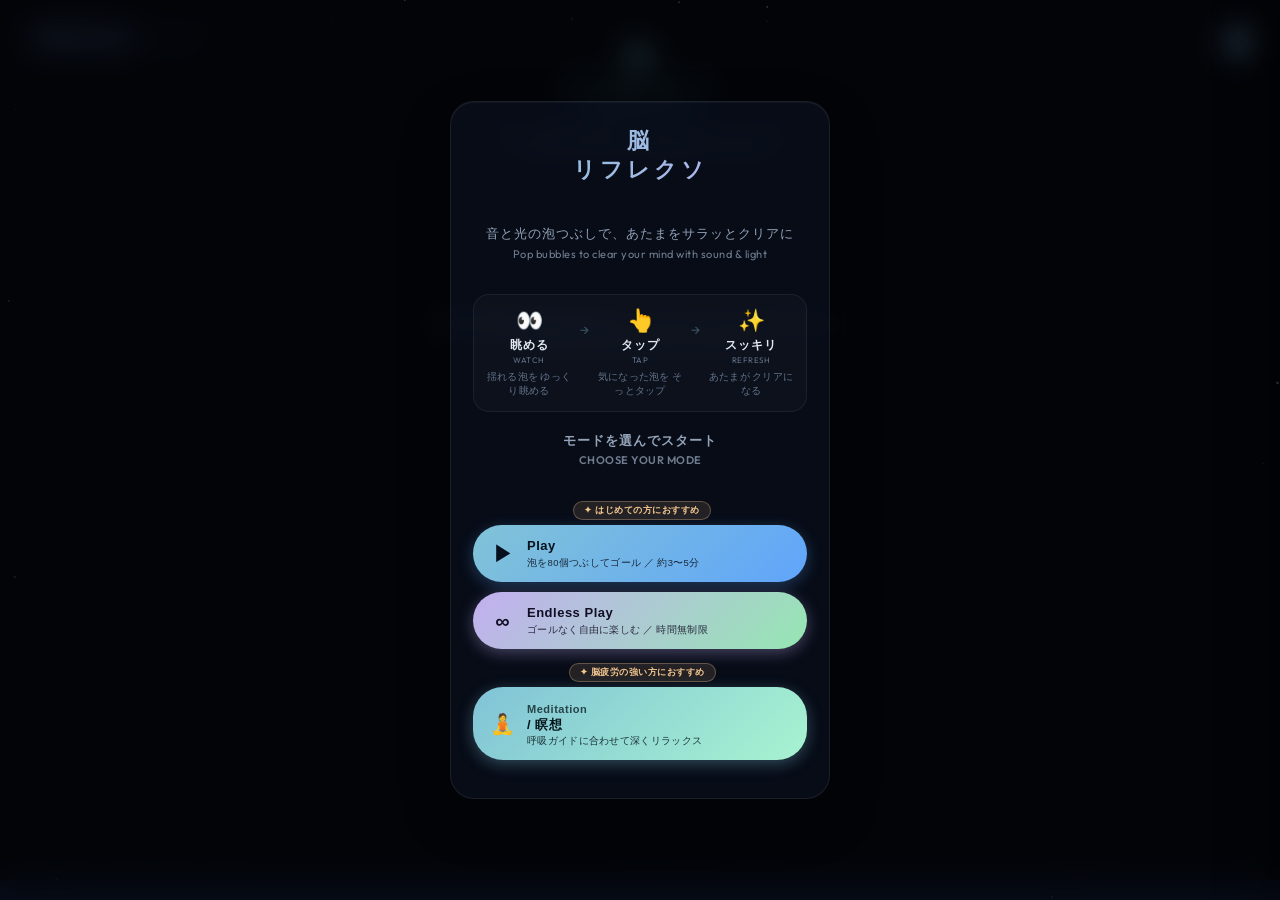
==== index.html @ f3c94cd1 "Unify ambient and solfeggio into one volume slider. Keep the previous default mix ratio so one contr" ====
<!DOCTYPE html>
<html lang="ja">
<head>
    <meta charset="UTF-8">
    <meta name="viewport" content="width=device-width, initial-scale=1.0, maximum-scale=1.0, user-scalable=no">
    <title>脳リフレクソ - 音と光の泡つぶし / Brain Reflexo - Sound & Light Bubble Pop</title>
    <meta name="description" content="フワーと包み込む音と、ピチョンと弾ける泡。考えすぎのあたまをサラッとクリアにする脳疲労リセット空間。 / A relaxing space to clear your mind with soothing sounds and popping bubbles.">
    <link rel="preconnect" href="https://fonts.googleapis.com">
    <link rel="preconnect" href="https://fonts.gstatic.com" crossorigin>
    <link href="https://fonts.googleapis.com/css2?family=Outfit:wght@300;400;600;800&family=Plus+Jakarta+Sans:wght@400;600;700&display=swap" rel="stylesheet">
    <link rel="stylesheet" href="style.css?v=4.5">
</head>
<body class="theme-starry">
    <!-- 背景全体を覆うマインドシャワー＆泡Canvas -->
    <canvas id="shower-canvas"></canvas>

    <!-- UIオーバーレイ -->
    <div class="app-container">
        <!-- ヘッダー -->
        <header class="app-header">
            <h1 class="logo"><span class="ja-text">脳<br><span>リフレクソ</span></span><span class="logo-en">Brain Reflexo</span></h1>
            <p class="subtitle"><span class="ja-text">ピチョンと弾ける音と光で、あたまをサラッとクリアに</span><br class="lang-divider"><span class="en-text">Clear your mind with soothing popping sounds and light</span></p>
        </header>
        <!-- ガイドテキスト（初回のみ表示） -->
        <p class="guide-text" id="guide-text"><span class="ja-text">揺れる球をながめながらゆっくりとタップしてみてください</span><br class="lang-divider"><span class="en-text">Gently tap while watching the swaying spheres</span></p>
    </div>

    <!-- いつでもゲームを終了できるボタン -->
    <div class="game-actions">
        <button id="btn-quit-active" class="btn-quit">終了する / Quit</button>
        <span id="play-mode-badge" class="play-mode-badge"></span>
    </div>

    <!-- 設定ボタン (歯車) -->
    <button id="btn-settings" class="btn-settings" aria-label="設定 / Settings">⚙️</button>

    <!-- 設定パネル (スライドイン) -->
    <div id="settings-panel" class="settings-panel">
        <div class="settings-content">
            <button id="btn-settings-close" class="btn-settings-close" aria-label="閉じる / Close">&times;</button>
            <h3><span class="ja-text">設定</span><span class="lang-divider"> / </span><span class="en-text">Settings</span></h3>
            
            <div class="setting-item toggle-item night-mode-item" style="border-top: none; padding-top: 0; margin-top: 0;">
                <span class="setting-label"><span class="ja-text">ナイトモード</span><span class="lang-divider"> / </span><span class="en-text">Night Mode</span></span>
                <label class="switch">
                    <input type="checkbox" id="chk-night-mode">
                    <span class="switch-slider"></span>
                </label>
            </div>

            <div class="setting-item lang-mode-item">
                <div class="setting-label"><span class="ja-text">言語表示</span><span class="lang-divider"> / </span><span class="en-text">Language</span></div>
                <div class="options-grid lang-options-grid" id="lang-options">
                    <button class="btn-option active" data-lang="bilingual" id="lang-btn-bilingual">Bilingual<span class="ja-text en-sub">二ヶ国語</span></button>
                    <button class="btn-option" data-lang="ja" id="lang-btn-ja"><span class="ja-text">日本語</span><span class="en-sub">Japanese</span></button>
                    <button class="btn-option" data-lang="en" id="lang-btn-en"><span class="en-text">English</span><span class="ja-text en-sub">英語</span></button>
                </div>
            </div>

            <div class="setting-item pop-effect-item">
                <div class="setting-label"><span class="ja-text">ポップエフェクト</span><span class="lang-divider"> / </span><span class="en-text">Pop Effect</span></div>
                <div class="options-grid" id="pop-effect-options">
                    <button class="btn-option active" data-effect="praise"><span class="ja-text">快感コメント</span><span class="en-sub">Praise</span></button>
                    <button class="btn-option" data-effect="reset"><span class="ja-text">やわらかコメント</span><span class="en-sub">Reset Word</span></button>
                    <button class="btn-option" data-effect="pattern"><span class="ja-text">光の紋様</span><span class="en-sub">Pattern</span></button>
                    <button class="btn-option" data-effect="none"><span class="ja-text">非表示</span><span class="en-sub">None</span></button>
                </div>
            </div>

            <div class="setting-item toggle-item breath-guide-item">
                <span class="setting-label"><span class="ja-text">呼吸ガイド</span><span class="lang-divider"> / </span><span class="en-text">Breath Guide</span></span>
                <label class="switch">
                    <input type="checkbox" id="chk-breath">
                    <span class="switch-slider"></span>
                </label>
            </div>

            <div class="setting-item" id="breath-pattern-container">
                <div class="setting-label"><span class="ja-text">呼吸パターン</span><span class="lang-divider"> / </span><span class="en-text">Breath Pattern</span></div>
                <div class="options-grid" id="breath-pattern-options">
                    <button class="btn-option active" data-pattern="coherent"><span class="ja-text">コヒーレント</span><span class="en-sub">Coherent</span></button>
                    <button class="btn-option" data-pattern="478"><span class="ja-text">4-7-8呼吸</span><span class="en-sub">4-7-8</span></button>
                    <button class="btn-option" data-pattern="box"><span class="ja-text">ボックス</span><span class="en-sub">Box</span></button>
                </div>
                <div id="breath-pattern-desc" style="font-size: 10px; color: #94a3b8; line-height: 1.4; margin-top: 6px; padding: 8px; background: rgba(255,255,255,0.02); border-radius: 8px;">
                    <!-- JavaScriptで切り替わる説明 -->
                </div>
            </div>

            <div class="setting-item">
                <div class="setting-label"><span class="ja-text">テーマ選択</span><span class="lang-divider"> / </span><span class="en-text">Visual Theme</span></div>
                <div class="options-grid" id="theme-options">
                    <button class="btn-option active" data-theme="starry"><span class="ja-text">星空空間</span><span class="en-sub">Starry</span></button>
                    <button class="btn-option" data-theme="ocean"><span class="ja-text">深海空間</span><span class="en-sub">Ocean</span></button>
                    <button class="btn-option" data-theme="aurora"><span class="ja-text">極光空間</span><span class="en-sub">Aurora</span></button>
                    <button class="btn-option" data-theme="sakura"><span class="ja-text">桜風空間</span><span class="en-sub">Sakura</span></button>
                </div>
            </div>
            
            <div class="setting-item">
                <div class="setting-label"><span class="ja-text">環境音 音量</span><span class="lang-divider"> / </span><span class="en-text">Ambient Vol</span></div>
                <div class="slider-container">
                    <input type="range" id="slider-vol-bgm" min="0" max="1" step="0.05" value="0.35">
                    <span id="label-vol-bgm">35%</span>
                </div>
            </div>

            <div class="setting-item">
                <div class="setting-label"><span class="ja-text">効果音 (SE) 音量</span><span class="lang-divider"> / </span><span class="en-text">SE Vol</span></div>
                <div class="slider-container">
                    <input type="range" id="slider-vol-se" min="0" max="1" step="0.05" value="0.50">
                    <span id="label-vol-se">50%</span>
                </div>
            </div>

            <!-- 音が鳴らない場合の案内リンク -->
            <button id="btn-sound-guide-open" style="background: none; border: none; color: #81c3d7; font-size: 10px; text-decoration: underline; cursor: pointer; text-align: left; align-self: flex-start; margin-top: -16px; margin-bottom: 8px;">
                <span class="ja-text">🔊 音が鳴らないときは</span><span class="lang-divider"> / </span><span class="en-text">🔊 If there is no sound</span>
            </button>

            <div class="setting-item toggle-item">
                <span class="setting-label"><span class="ja-text">ジャイロ視差効果</span><span class="lang-divider"> / </span><span class="en-text">Parallax</span></span>
                <label class="switch">
                    <input type="checkbox" id="chk-gyro" checked>
                    <span class="switch-slider"></span>
                </label>
            </div>

            <div class="setting-item toggle-item">
                <span class="setting-label"><span class="ja-text">振動フィードバック</span><span class="lang-divider"> / </span><span class="en-text">Haptics</span></span>
                <label class="switch">
                    <input type="checkbox" id="chk-haptic" checked>
                    <span class="switch-slider"></span>
                </label>
            </div>
        </div>
    </div>

    <!-- 呼吸ガイド (Zen Breath Guide) -->
    <div id="breath-guide" class="breath-guide">
        <div class="breath-ring"></div>
        <div class="breath-ring-inner"></div>
        <div class="breath-text" id="breath-text">ゆっくり呼吸を合わせましょう<br><span class="en-sub">Gently match your breath</span></div>
    </div>

    <!-- コンボ表示 -->
    <div class="combo-display" id="combo-display"></div>

    <!-- リフレッシュゲージ（画面下部のバー） -->
    <div class="refresh-gauge" id="refresh-gauge">
        <div class="refresh-gauge-fill" id="refresh-gauge-fill"></div>
        <span class="refresh-gauge-label" id="refresh-gauge-label"></span>
    </div>

    <!-- スタート選択画面 -->
    <div id="start-overlay" class="overlay active">
        <div class="overlay-content start-overlay-content">

            <!-- タイトル -->
            <h2 class="start-title"><span class="ja-text">脳<br>リフレクソ</span><span class="en-text">Brain Reflexo</span></h2>
            <p class="start-subtitle"><span class="ja-text">音と光の泡つぶしで、あたまをサラッとクリアに</span><br class="lang-divider"><span class="en-text">Pop bubbles to clear your mind with sound &amp; light</span></p>

            <!-- はじめての方向け 3ステップガイド -->
            <div class="how-to-guide">
                <div class="how-to-step">
                    <div class="how-to-icon">👀</div>
                    <div class="how-to-label"><span class="ja-text">眺める</span><span class="en-sub">Watch</span></div>
                    <div class="how-to-desc">揺れる泡を<br>ゆっくり眺める</div>
                </div>
                <div class="how-to-arrow">→</div>
                <div class="how-to-step">
                    <div class="how-to-icon">👆</div>
                    <div class="how-to-label"><span class="ja-text">タップ</span><span class="en-sub">Tap</span></div>
                    <div class="how-to-desc">気になった泡を<br>そっとタップ</div>
                </div>
                <div class="how-to-arrow">→</div>
                <div class="how-to-step">
                    <div class="how-to-icon">✨</div>
                    <div class="how-to-label"><span class="ja-text">スッキリ</span><span class="en-sub">Refresh</span></div>
                    <div class="how-to-desc">あたまが<br>クリアになる</div>
                </div>
            </div>

            <!-- モード選択ラベル -->
            <p class="mode-select-label"><span class="ja-text">モードを選んでスタート</span><br class="lang-divider"><span class="en-text">Choose your mode</span></p>

            <!-- Play ボタン（初めての方おすすめ） -->
            <div class="mode-card" id="mode-card-normal">
                <span class="mode-badge">✦ はじめての方におすすめ</span>
                <button id="btn-play-normal" class="btn-primary btn-mode">
                    <span class="btn-mode-icon">▶</span>
                    <span class="btn-mode-body">
                        <span class="btn-mode-title">Play</span>
                        <span class="btn-mode-detail">泡を80個つぶしてゴール ／ 約3〜5分</span>
                    </span>
                </button>
            </div>

            <!-- Endless Play ボタン -->
            <div class="mode-card" id="mode-card-infinite">
                <button id="btn-play-infinite" class="btn-primary btn-infinite btn-mode">
                    <span class="btn-mode-icon">∞</span>
                    <span class="btn-mode-body">
                        <span class="btn-mode-title">Endless Play</span>
                        <span class="btn-mode-detail">ゴールなく自由に楽しむ ／ 時間無制限</span>
                    </span>
                </button>
            </div>

            <!-- Meditation ボタン -->
            <div class="mode-card" id="mode-card-meditation">
                <span class="mode-badge">✦ 脳疲労の強い方におすすめ</span>
                <button id="btn-play-meditation" class="btn-primary btn-meditation btn-mode">
                    <span class="btn-mode-icon">🧘</span>
                    <span class="btn-mode-body">
                        <span class="btn-mode-title"><span class="en-text">Meditation</span><span class="lang-divider"> / </span><span class="ja-text">瞑想</span></span>
                        <span class="btn-mode-detail">呼吸ガイドに合わせて深くリラックス</span>
                    </span>
                </button>
            </div>

        </div>
    </div>

    <!-- リフレッシュ完了画面 -->
    <div id="gameover-overlay" class="overlay">
        <div class="overlay-content">
            <h2>REFRESH COMPLETE</h2>
            <p><span class="ja-text">脳が心地よくリフレッシュされました</span><br class="lang-divider"><span class="en-text">Your mind has been pleasantly refreshed</span></p>
            
            <!-- 統計レポート -->
            <div class="relax-report" id="relax-report">
                <div class="report-row">
                    <span class="report-label"><span class="ja-text">リフレッシュ時間</span><span class="lang-divider"> / </span><span class="en-text">Time</span></span>
                    <strong id="report-time" class="report-val">0s</strong>
                </div>
                <div class="report-row">
                    <span class="report-label"><span class="ja-text">弾けた泡</span><span class="lang-divider"> / </span><span class="en-text">Bubbles Popped</span></span>
                    <strong id="report-pops" class="report-val">0</strong>
                </div>
                <div class="report-row">
                    <span class="report-label"><span class="ja-text">最大コンボ</span><span class="lang-divider"> / </span><span class="en-text">Max Combo</span></span>
                    <strong id="report-combo" class="report-val">0</strong>
                </div>
                <div class="report-msg" id="report-msg">
                    あたまがサラッとクリアになりました。
                </div>
            </div>
            
            <button id="btn-restart" class="btn-primary"><span class="ja-text">もう一度あたまをクリアに</span><span class="lang-divider"> / </span><span class="en-text">Restart</span></button>
        </div>
    </div>

    <!-- ジャイロ許可説明ダイアログ -->
    <div id="gyro-confirm-dialog" class="overlay">
        <div class="overlay-content" style="max-width: 380px;">
            <h3 style="font-size: 16px; font-weight: 800; letter-spacing: 2px; color: #e2e8f0; margin-bottom: 12px;"><span class="ja-text">ジャイロセンサーの有効化</span><span class="en-text">Enable Gyroscope Sensor</span><br><span style="font-size: 10px; color: #94a3b8; font-weight: 400; letter-spacing: 1px; text-transform: uppercase;">Gyroscope Parallax Effect</span></h3>
            <p style="margin-top: 10px; margin-bottom: 20px; font-size: 12px; line-height: 1.6; color: #cbd5e1; text-align: left;">
                <span class="ja-text">スマートフォンの傾きに合わせて泡が心地よく揺れる「視差効果」を使用しますか？</span>
                <span class="en-text" style="font-size: 11px; margin-top: 4px; display: block; color: #cbd5e1; line-height: 1.5;">
                    Would you like to enable the parallax effect where bubbles sway with your phone's tilt? (You can still play without allowing it)
                </span>
            </p>
            <div style="display: flex; gap: 12px;">
                <button id="btn-gyro-deny" class="btn-primary" style="background: rgba(255,255,255,0.08); border: 1px solid rgba(255,255,255,0.1); color: #cbd5e1; box-shadow: none;">
                    <span class="ja-text">使わない</span><span class="en-text">No</span>
                </button>
                <button id="btn-gyro-allow" class="btn-primary">
                    <span class="ja-text">使う</span><span class="en-text">Yes</span>
                </button>
            </div>
        </div>
    </div>

    <!-- 音声トラブルシューティングダイアログ -->
    <div id="sound-guide-dialog" class="overlay">
        <div class="overlay-content" style="max-width: 380px; text-align: left;">
            <h3 style="text-align: center; margin-bottom: 15px; font-size: 16px; font-weight: 800; letter-spacing: 2px;"><span class="ja-text">音が鳴らない場合</span><span class="lang-divider"> / </span><span class="en-text">Sound Help</span></h3>
            <div style="font-size: 11.5px; line-height: 1.6; color: #cbd5e1; display: flex; flex-direction: column; gap: 14px;">
                <div>
                    <strong style="color: #81c3d7; display: block; margin-bottom: 2px;"><span class="ja-text">1. 消音（マナー）モードの解除 (iOS)</span><span class="en-text">1. Unmute Silent Mode (iOS)</span></strong>
                    <span class="ja-text">iPhoneなどの側面の消音スイッチがONになっていると、Web Audioが消音されます。スイッチをOFF（オレンジ色が見えない状態）にしてください。</span>
                    <span class="en-text" style="font-size: 9.5px; display: block; color: #94a3b8; line-height: 1.4;">Check if your device's physical silent switch is turned ON. Turn it OFF to play sound.</span>
                </div>
                <div>
                    <strong style="color: #81c3d7; display: block; margin-bottom: 2px;"><span class="ja-text">2. 端末本体・ブラウザの音量確認</span><span class="en-text">2. Check Device &amp; Browser Volume</span></strong>
                    <span class="ja-text">スマートフォンの本体音量が下がっていないか、またブラウザの音量設定や本設定の音量スライダーが0になっていないかご確認ください。</span>
                    <span class="en-text" style="font-size: 9.5px; display: block; color: #94a3b8; line-height: 1.4;">Make sure your device volume is turned up and BGM/SE volume is not 0%.</span>
                </div>
                <div>
                    <strong style="color: #81c3d7; display: block; margin-bottom: 2px;"><span class="ja-text">3. ページの再読み込み</span><span class="en-text">3. Reload the Page</span></strong>
                    <span class="ja-text">ブラウザの仕様により音声処理が一時的にブロックされる場合があります。その場合はページを再読み込み（リロード）してください。</span>
                    <span class="en-text" style="font-size: 9.5px; display: block; color: #94a3b8; line-height: 1.4;">If the issue persists, try reloading the page to re-initialize audio.</span>
                </div>
            </div>
            <button id="btn-sound-guide-close" class="btn-primary" style="margin-top: 20px;"><span class="ja-text">閉じる</span><span class="lang-divider"> / </span><span class="en-text">Close</span></button>
        </div>
    </div>

    <script src="app.js?v=4.6"></script>
    <!-- iPhone: Filesアプリでは同階層の app.js / style.css を読めないため、未読込時に案内を出す -->
    <script>
        (function () {
            function showIphoneZipHelp() {
                if (window.__BRAIN_REFLEXO_OK) return;
                if (document.getElementById('iphone-zip-help')) return;
                var el = document.createElement('div');
                el.id = 'iphone-zip-help';
                el.setAttribute('role', 'alert');
                el.style.cssText = 'position:fixed;inset:0;z-index:999999;display:flex;align-items:center;justify-content:center;padding:24px;background:#0b1220;color:#e2e8f0;font-family:-apple-system,BlinkMacSystemFont,sans-serif;';
                el.innerHTML = ''
                    + '<div style="max-width:360px;width:100%;background:rgba(255,255,255,0.06);border:1px solid rgba(255,255,255,0.12);border-radius:16px;padding:22px 20px;line-height:1.55;">'
                    + '<div style="font-size:15px;font-weight:700;margin-bottom:10px;letter-spacing:0.02em;">iPhoneではこのファイルでは開始できません</div>'
                    + '<p style="font-size:13px;color:#cbd5e1;margin:0 0 12px;">Zipの中の <strong style="color:#7dd3fc;">Brain_Reflexo.html</strong> を開いてください（1ファイルにまとめた版です）。</p>'
                    + '<ol style="font-size:12px;color:#94a3b8;margin:0 0 14px;padding-left:1.2em;">'
                    + '<li style="margin-bottom:6px;">ファイルアプリで Zip を解凍</li>'
                    + '<li style="margin-bottom:6px;"><strong style="color:#e2e8f0;">Brain_Reflexo.html</strong> を長押し → 共有</li>'
                    + '<li style="margin-bottom:6px;">「Safariで開く」を選ぶ（プレビューだけだと動かない場合があります）</li>'
                    + '<li>Safariが出ないときは <strong style="color:#7dd3fc;">Web版URL</strong> がいちばん確実です</li>'
                    + '</ol>'
                    + '<p style="font-size:11px;color:#64748b;margin:0;">PC・Android はそのまま index.html でOKです。<br>Web版: https://yosie-lab.github.io/brain-reflexo/</p>'
                    + '</div>';
                document.body.appendChild(el);
            }
            window.addEventListener('load', function () {
                setTimeout(showIphoneZipHelp, 800);
            });
            setTimeout(showIphoneZipHelp, 2500);
        })();
    </script>
</body>
</html>
---- style.css ----
/* =============================================================
   1. 基本設定・ベーススタイル
   ============================================================= */
* {
    box-sizing: border-box;
    margin: 0;
    padding: 0;
    user-select: none;
    -webkit-user-select: none;
    touch-action: none; /* 全ての要素でダブルタップズームやピンチズーム、スワイプスクロールを防止 */
}

/* スクロールが必要なUIパーツはタッチ操作でのスクロール（縦方向）を許可 */
.overlay,
.overlay *,
.settings-panel,
.settings-panel * {
    touch-action: pan-y;
}

body, html {
    width: 100%;
    height: 100%;
    height: 100dvh; /* モバイルブラウザのツールバーによるはみ出しを防ぐ */
    overflow: hidden;
    background-color: #050811; /* フォールバック用の暗い背景色 */
    background: radial-gradient(circle at 50% 30%, #0b1528 0%, #050811 60%, #010205 100%);
    font-family: 'Outfit', 'Plus Jakarta Sans', 'Hiragino Kaku Gothic ProN', sans-serif;
    color: #f8fafc;
    touch-action: none; /* ダブルタップズームやピンチズーム、スクロールによるレイアウト崩れを防ぐ */
}

/* 背景Canvas */
#shower-canvas {
    position: absolute;
    top: 0;
    left: 0;
    width: 100%;
    height: 100%;
    z-index: 1;
    touch-action: none; /* キャンバス上での迅速なタップ操作による意図しないズームを防ぐ */
    image-rendering: auto;
    /* 独自レイヤー化して、負荷時の合成ぼかしを抑える */
    transform: translateZ(0);
    -webkit-transform: translateZ(0);
    isolation: isolate;
}

/* UIコンテナ */
.app-container {
    position: absolute;
    top: 0;
    left: 0;
    width: 100%;
    height: 100%;
    height: 100dvh; /* 動的ビューポートに対応して常に画面内に収める */
    z-index: 10;
    display: flex;
    flex-direction: column;
    justify-content: space-between;
    align-items: center;
    padding: 30px 20px;
    pointer-events: none; /* UIの背後にあるCanvasをクリック可能にする */
}

/* ボタンやリンクなどのインタラクティブ要素はクリック可能にする */
.app-header, .game-actions, .overlay-content {
    pointer-events: auto;
}

/* プレイ中はロゴ領域がタップを奪わない（装飾のみ） */
.app-header {
    pointer-events: none;
}

/* =============================================================
   2. ヘッダーデザイン
   ============================================================= */
.app-header {
    text-align: center;
    margin-top: 10px;
    opacity: 0.85;
    animation: fadeInDown 1.5s ease-out;
}

.logo {
    display: flex;
    flex-direction: column;
    align-items: center;
    font-size: 26px;
    font-weight: 800;
    letter-spacing: 4px;
    color: #e2e8f0;
    text-shadow: 0 0 15px rgba(255, 255, 255, 0.1);
    line-height: 1.25;
    text-align: center;
}

.logo span {
    color: #81c3d7;
    font-weight: 300;
    text-shadow: 0 0 15px rgba(129, 195, 215, 0.3);
}

.logo-en {
    font-size: 10px;
    font-weight: 400;
    letter-spacing: 2px;
    color: #94a3b8;
    margin-top: 4px;
    text-transform: uppercase;
}

.subtitle {
    font-size: 11px;
    font-weight: 400;
    letter-spacing: 1px;
    color: #94a3b8;
    margin-top: 6px;
}

/* =============================================================
   3. ガイドテキスト (パルスアニメーション)
   ============================================================= */
.guide-text {
    position: absolute;
    top: 35%;
    font-size: 13px;
    letter-spacing: 2px;
    color: #94a3b8;
    opacity: 0.8;
    transition: opacity 1.2s ease-out;
    animation: pulse 2.5s infinite ease-in-out;
    text-shadow: 0 2px 10px rgba(0,0,0,0.5);
    text-align: center;
    pointer-events: none;
}

@keyframes pulse {
    0%, 100% { opacity: 0.3; transform: scale(0.98); }
    50% { opacity: 0.8; transform: scale(1.02); }
}

/* =============================================================
   4. ゲームアクション (終了ボタン)
   ============================================================= */
.game-actions {
    position: absolute;
    top: calc(20px + env(safe-area-inset-top));
    left: calc(20px + env(safe-area-inset-left));
    display: flex;
    align-items: center;
    gap: 12px;
    animation: fadeInDown 1.2s ease-out;
    z-index: 50; /* リフレッシュゲージ (20) より上に配置して確実にタップ可能にする */
}

.btn-quit {
    background: rgba(15, 23, 42, 0.35);
    border: 1px solid rgba(255, 255, 255, 0.08);
    color: #94a3b8;
    padding: 10px 20px;
    border-radius: 30px;
    font-size: 11px;
    font-weight: 600;
    letter-spacing: 1px;
    cursor: pointer;
    backdrop-filter: blur(10px);
    -webkit-backdrop-filter: blur(10px);
    transition: all 0.3s ease;
    box-shadow: 0 4px 20px rgba(0,0,0,0.15);
}

.btn-quit:hover {
    background: rgba(255, 255, 255, 0.05);
    border-color: rgba(255, 255, 255, 0.2);
    color: #e2e8f0;
    box-shadow: 0 4px 25px rgba(255, 255, 255, 0.05);
    transform: translateY(-1px);
}

.btn-quit:active {
    transform: translateY(1px);
}

.play-mode-badge {
    background: rgba(15, 23, 42, 0.35);
    border: 1px solid rgba(255, 255, 255, 0.08);
    color: #e2e8f0;
    padding: 8px 16px;
    border-radius: 30px;
    font-size: 11px;
    font-weight: 600;
    letter-spacing: 1px;
    backdrop-filter: blur(10px);
    -webkit-backdrop-filter: blur(10px);
    box-shadow: 0 4px 20px rgba(0,0,0,0.15);
    display: inline-flex;
    align-items: center;
    gap: 6px;
    transition: all 0.3s ease;
}

.play-mode-badge.mode-normal {
    border-color: rgba(129, 195, 215, 0.4);
    color: #81c3d7;
    box-shadow: 0 4px 20px rgba(129, 195, 215, 0.15);
}

.play-mode-badge.mode-infinite {
    border-color: rgba(194, 175, 240, 0.4);
    color: #c2aff0;
    box-shadow: 0 4px 20px rgba(194, 175, 240, 0.15);
}

.play-mode-badge.mode-meditation {
    border-color: rgba(167, 243, 208, 0.4);
    color: #a7f3d0;
    box-shadow: 0 4px 20px rgba(167, 243, 208, 0.15);
}

@media (max-width: 480px) {
    .app-header {
        margin-top: 35px; /* 上部の絶対配置ボタンと重ならないようにヘッダー位置を押し下げる */
    }
    .app-header .subtitle {
        display: none; /* プレイ中のすっきりしたビジュアルとスペース確保のためサブタイトルを非表示にする */
    }
    .logo {
        font-size: 19px;
        letter-spacing: 2px;
    }
    .logo-en {
        font-size: 8px;
        margin-top: 2px;
    }
    .game-actions {
        top: calc(10px + env(safe-area-inset-top));
        left: calc(12px + env(safe-area-inset-left));
        gap: 6px;
    }
    .btn-quit {
        padding: 6px 12px;
        font-size: 9px;
    }
    .play-mode-badge {
        padding: 5px 10px;
        font-size: 9px;
    }
    .btn-settings {
        top: calc(10px + env(safe-area-inset-top));
        right: calc(12px + env(safe-area-inset-right));
        width: 32px;
        height: 32px;
        font-size: 14px;
    }
}

/* =============================================================
   5. コンボ表示 (拡大＆フェードアウト)
   ============================================================= */
.combo-display {
    position: absolute;
    top: 48%;
    left: 50%;
    transform: translate(-50%, -50%) scale(0);
    display: flex;
    flex-direction: column;
    align-items: center;
    justify-content: center;
    font-family: 'Outfit', 'Plus Jakarta Sans', 'Hiragino Kaku Gothic ProN', sans-serif;
    color: #81c3d7;
    text-shadow: 0 0 30px rgba(129, 195, 215, 0.6), 0 0 60px rgba(129, 195, 215, 0.2);
    opacity: 0;
    pointer-events: none;
    z-index: 5;
    white-space: nowrap;
    transition: color 0.3s ease, text-shadow 0.3s ease;
    width: 90%;
    text-align: center;
}

.combo-jp {
    font-size: 24px;
    font-weight: 800;
    line-height: 1.1;
    transition: font-size 0.3s ease;
}

.combo-en {
    font-size: 12px;
    font-weight: 600;
    letter-spacing: 2px;
    opacity: 0.8;
    text-transform: uppercase;
    margin-top: 4px;
    line-height: 1.1;
    transition: font-size 0.3s ease, opacity 0.3s ease;
}

/* 10タップごとの超・褒める言葉用の特別スタイル */
.combo-display.special {
    color: #ff79b0; /* 鮮やかなピンク */
    text-shadow: 0 0 20px #ff2a85, 0 0 40px #ff7da9, 0 0 80px rgba(255, 42, 133, 0.4);
}

.combo-display.special .combo-jp,
.combo-display.special .combo-en {
    color: #ff79b0; /* 日本語・英語ともに確実にピンクにする */
    text-shadow: 0 0 20px #ff2a85, 0 0 40px #ff7da9, 0 0 80px rgba(255, 42, 133, 0.4);
}

.combo-display.special .combo-en {
    opacity: 0.95;
    letter-spacing: 3px;
}

/* モバイル画面でのコンボテキスト表示切れ防止 */
@media (max-width: 600px) {
    .combo-jp {
        font-size: 3.8vw;
    }
    .combo-en {
        font-size: 2.4vw;
        letter-spacing: 1.8px;
    }
    .combo-display.special .combo-en {
        letter-spacing: 2.2px;
    }
}

.combo-display.show {
    animation: comboPop 1.2s cubic-bezier(0.175, 0.885, 0.32, 1.275) forwards;
}

.combo-display.special.show {
    animation: comboPop 1.8s cubic-bezier(0.175, 0.885, 0.32, 1.275) forwards;
}

@keyframes comboPop {
    0% {
        transform: translate(-50%, -50%) scale(0.6);
        opacity: 0;
    }
    15% {
        transform: translate(-50%, -50%) scale(1.15);
        opacity: 0.95;
    }
    30% {
        transform: translate(-50%, -50%) scale(1.0);
        opacity: 0.9;
    }
    100% {
        transform: translate(-50%, -50%) scale(1.3);
        opacity: 0;
    }
}

/* =============================================================
   6. リフレッシュゲージ (プログレスバー)
   ============================================================= */
.refresh-gauge {
    position: absolute;
    bottom: 0;
    left: 0;
    width: 100%;
    height: calc(20px + env(safe-area-inset-bottom));
    background: rgba(15, 23, 42, 0.6);
    backdrop-filter: blur(10px);
    -webkit-backdrop-filter: blur(10px);
    z-index: 20;
    overflow: visible;
}

.refresh-gauge-fill {
    width: 0%;
    height: 20px; /* セーフエリアの上部のバー領域のみを塗る */
    background: linear-gradient(90deg, #8da9c4, #81c3d7, #96e6b3, #c2aff0);
    box-shadow: 0 0 12px rgba(129, 195, 215, 0.7);
    transition: width 0.4s cubic-bezier(0.25, 0.46, 0.45, 0.94);
}

.refresh-gauge-label {
    position: absolute;
    top: 10px; /* セーフエリアに依らずバーの縦中央に配置 */
    transform: translateY(-50%);
    right: calc(20px + env(safe-area-inset-right));
    font-size: 10px;
    font-weight: 800;
    color: #ffffff;
    letter-spacing: 1px;
    opacity: 0;
    transition: opacity 0.5s ease;
    text-shadow: 0 1px 3px rgba(0, 0, 0, 0.6);
    z-index: 25;
}

.refresh-gauge-label.visible {
    opacity: 0.85;
}

/* =============================================================
   7. リフレッシュ完了オーバーレイ (グラスモーフィズム)
   ============================================================= */
.overlay {
    position: fixed;
    top: 0;
    left: 0;
    width: 100%;
    height: 100%;
    height: 100dvh;
    background: rgba(6, 9, 19, 0.45);
    backdrop-filter: blur(15px);
    -webkit-backdrop-filter: blur(15px);
    z-index: 100;
    display: flex;
    flex-direction: column;
    align-items: center;
    overflow-y: auto;
    -webkit-overflow-scrolling: touch;
    padding: 20px 0 max(20px, env(safe-area-inset-bottom));
    opacity: 0;
    pointer-events: none;
    visibility: hidden;
    transition: opacity 1.0s cubic-bezier(0.25, 1, 0.5, 1), visibility 1.0s cubic-bezier(0.25, 1, 0.5, 1);
    /* iOS Safari レンダリングバグ対策: ハードウェアアクセラレーションを強制 */
    will-change: opacity, visibility;
    -webkit-transform: translate3d(0, 0, 0);
    transform: translate3d(0, 0, 0);
}

.overlay::before,
.overlay::after {
    content: '';
    margin: auto;
}

.overlay.active {
    opacity: 1;
    pointer-events: auto;
    visibility: visible;
}

.overlay-content {
    background: rgba(15, 23, 42, 0.45);
    border: 1px solid rgba(255, 255, 255, 0.08);
    box-shadow: 0 20px 50px rgba(0, 0, 0, 0.3), inset 0 1px 1px rgba(255, 255, 255, 0.05);
    padding: 40px 30px;
    border-radius: 24px;
    text-align: center;
    width: 88%;
    max-width: 360px;
    transform: translateY(20px);
    transition: transform 1.0s cubic-bezier(0.25, 1, 0.5, 1);
    /* iOS Safari レンダリングバグ対策 */
    will-change: transform;
    -webkit-transform: translate3d(0, 20px, 0);
    transform: translate3d(0, 20px, 0);
}

.overlay.active .overlay-content {
    -webkit-transform: translate3d(0, 0, 0);
    transform: translate3d(0, 0, 0);
}

.overlay-content h2 {
    font-size: 20px;
    font-weight: 800;
    letter-spacing: 4px;
    color: #e2e8f0;
    margin-bottom: 12px;
    text-shadow: 0 0 20px rgba(255,255,255,0.1);
}

.overlay-content p {
    font-size: 13px;
    color: #94a3b8;
    margin-bottom: 30px;
    letter-spacing: 1px;
}

.btn-primary {
    background: linear-gradient(135deg, #81c3d7, #60a5fa);
    border: none;
    color: #07111e; /* 視認性を大幅に高めるためのディープネイビー */
    padding: 12px 20px;
    border-radius: 30px;
    font-size: 11px;
    font-weight: 700;
    letter-spacing: 1px;
    cursor: pointer;
    box-shadow: 0 4px 15px rgba(96, 165, 250, 0.3);
    transition: all 0.3s ease;
    width: 100%;
}

.en-text {
    display: block;
    font-size: 0.85em;
    opacity: 0.75;
    margin-top: 3px;
    letter-spacing: 0.5px;
}

.btn-primary:hover {
    transform: translateY(-2px);
    box-shadow: 0 6px 20px rgba(96, 165, 250, 0.45);
    filter: brightness(1.05);
}

.btn-primary:active {
    transform: translateY(1px);
}

/* フェードインアニメーション */
@keyframes fadeInDown {
    from { opacity: 0; transform: translateY(-15px); }
    to { opacity: 0.85; transform: translateY(0); }
}

@keyframes fadeInUp {
    from { opacity: 0; transform: translateY(15px); }
    to { opacity: 1; transform: translateY(0); }
}

/* =============================================================
   8. モード選択ボタン (Endless Play)
   ============================================================= */

/* 「Endless Play」ボタン: 落ち着いたパープル〜ミント系グラデーション */
.btn-infinite {
    background: linear-gradient(135deg, #c2aff0, #96e6b3);
    box-shadow: 0 4px 15px rgba(194, 175, 240, 0.35);
    color: #120e24; /* 視認性を高めるための濃いパープルネイビー */
}

.btn-infinite:hover {
    box-shadow: 0 6px 20px rgba(194, 175, 240, 0.5);
}

/* 「Meditation」ボタン: 穏やかなグリーン〜ミント系グラデーション */
.btn-meditation {
    background: linear-gradient(135deg, #81c3d7, #a7f3d0);
    box-shadow: 0 4px 15px rgba(129, 195, 215, 0.35);
    color: #05161c; /* 視認性を高めるための濃いグリーンネイビー */
}

.btn-meditation:hover {
    box-shadow: 0 6px 20px rgba(129, 195, 215, 0.5);
}

/* モード選択画面のサブラベル調整 */
#start-overlay .overlay-content h2 {
    font-size: 22px;
    background: linear-gradient(135deg, #81c3d7, #c2aff0);
    -webkit-background-clip: text;
    -webkit-text-fill-color: transparent;
    background-clip: text;
    text-shadow: none;
}

/* =============================================================
   9. 設定ボタン (Gear Icon)
   ============================================================= */
.btn-settings {
    position: absolute;
    top: calc(20px + env(safe-area-inset-top));
    right: calc(20px + env(safe-area-inset-right));
    width: 44px;
    height: 44px;
    border-radius: 50%;
    background: rgba(15, 23, 42, 0.35);
    border: 1px solid rgba(255, 255, 255, 0.08);
    color: #e2e8f0;
    font-size: 20px;
    cursor: pointer;
    backdrop-filter: blur(10px);
    -webkit-backdrop-filter: blur(10px);
    z-index: 60;
    display: flex;
    align-items: center;
    justify-content: center;
    transition: all 0.3s cubic-bezier(0.25, 0.8, 0.25, 1);
    box-shadow: 0 4px 15px rgba(0,0,0,0.2);
}

.btn-settings:hover {
    background: rgba(255, 255, 255, 0.08);
    border-color: rgba(255, 255, 255, 0.2);
    transform: rotate(45deg) scale(1.05);
    box-shadow: 0 6px 20px rgba(255, 255, 255, 0.05);
}

.btn-settings:active {
    transform: rotate(45deg) scale(0.95);
}

/* =============================================================
   10. 設定パネル (Slide-in Glassmorphic Panel)
   ============================================================= */
.settings-panel {
    position: fixed;
    top: 0;
    right: 0;
    width: 100%;
    max-width: 380px;
    height: 100%;
    height: 100dvh;
    background: rgba(6, 10, 23, 0.45);
    backdrop-filter: blur(20px);
    -webkit-backdrop-filter: blur(20px);
    border-left: 1px solid rgba(255, 255, 255, 0.05);
    z-index: 120;
    transform: translateX(100%);
    transition: transform 0.4s cubic-bezier(0.25, 1, 0.5, 1);
    box-shadow: -10px 0 40px rgba(0,0,0,0.5);
    overflow-y: auto;
    pointer-events: auto;
}

.settings-panel.active {
    transform: translateX(0);
}

.settings-content {
    padding: 40px 24px calc(40px + env(safe-area-inset-bottom));
    display: flex;
    flex-direction: column;
    gap: 24px;
    min-height: 100%;
}

.settings-panel h3 {
    font-size: 18px;
    font-weight: 800;
    letter-spacing: 3px;
    color: #e2e8f0;
    margin-bottom: 10px;
    border-bottom: 1px solid rgba(255,255,255,0.08);
    padding-bottom: 12px;
    text-transform: uppercase;
}

.btn-settings-close {
    position: absolute;
    top: 20px;
    left: 20px;
    background: none;
    border: none;
    color: #94a3b8;
    font-size: 28px;
    cursor: pointer;
    transition: color 0.2s;
    line-height: 1;
}

.btn-settings-close:hover {
    color: #f8fafc;
}

/* 各設定アイテム */
.setting-item {
    display: flex;
    flex-direction: column;
    gap: 8px;
}

.setting-label {
    font-size: 11px;
    font-weight: 600;
    color: #94a3b8;
    letter-spacing: 1px;
    text-transform: uppercase;
}

/* スライダー */
.slider-container {
    display: flex;
    align-items: center;
    gap: 12px;
}

.slider-container input[type="range"] {
    flex: 1;
    -webkit-appearance: none;
    appearance: none;
    background: rgba(255,255,255,0.1);
    height: 4px;
    border-radius: 2px;
    outline: none;
}

.slider-container input[type="range"]::-webkit-slider-thumb {
    -webkit-appearance: none;
    appearance: none;
    width: 16px;
    height: 16px;
    border-radius: 50%;
    background: #81c3d7;
    cursor: pointer;
    transition: transform 0.1s;
    box-shadow: 0 0 10px rgba(129,195,215,0.5);
}

.slider-container input[type="range"]::-webkit-slider-thumb:hover {
    transform: scale(1.25);
}

.slider-container span {
    font-size: 11px;
    font-weight: 700;
    color: #81c3d7;
    min-width: 32px;
    text-align: right;
}

/* ボタンオプション（グリッド） */
.options-grid {
    display: grid;
    grid-template-columns: repeat(2, 1fr);
    gap: 8px;
}

.btn-option {
    background: rgba(255, 255, 255, 0.03);
    border: 1px solid rgba(255, 255, 255, 0.05);
    color: #94a3b8;
    padding: 10px 8px;
    border-radius: 12px;
    font-size: 11px;
    font-weight: 700;
    cursor: pointer;
    transition: all 0.3s ease;
    display: flex;
    flex-direction: column;
    align-items: center;
    justify-content: center;
    gap: 2px;
}

.btn-option .en-sub {
    font-size: 8px;
    font-weight: 400;
    opacity: 0.6;
    letter-spacing: 0.5px;
    text-transform: uppercase;
}

.btn-option:hover {
    background: rgba(255, 255, 255, 0.06);
    border-color: rgba(255, 255, 255, 0.15);
    color: #e2e8f0;
}

.btn-option.active {
    background: linear-gradient(135deg, rgba(129, 195, 215, 0.15), rgba(96, 165, 250, 0.15));
    border-color: #81c3d7;
    color: #81c3d7;
    box-shadow: 0 0 15px rgba(129, 195, 215, 0.15);
}

/* トグルスイッチ */
.toggle-item {
    flex-direction: row;
    justify-content: space-between;
    align-items: center;
    border-top: 1px solid rgba(255, 255, 255, 0.05);
    padding-top: 16px;
    margin-top: 4px;
}

.switch {
    position: relative;
    display: inline-block;
    width: 44px;
    height: 24px;
}

.switch input {
    opacity: 0;
    width: 0;
    height: 0;
}

.switch-slider {
    position: absolute;
    cursor: pointer;
    top: 0;
    left: 0;
    right: 0;
    bottom: 0;
    background-color: rgba(255, 255, 255, 0.1);
    transition: .3s cubic-bezier(0.25, 0.8, 0.25, 1);
    border-radius: 24px;
    border: 1px solid rgba(255, 255, 255, 0.05);
}

.switch-slider:before {
    position: absolute;
    content: "";
    height: 16px;
    width: 16px;
    left: 3px;
    bottom: 3px;
    background-color: #94a3b8;
    transition: .3s cubic-bezier(0.25, 0.8, 0.25, 1);
    border-radius: 50%;
}

.switch input:checked + .switch-slider {
    background-color: rgba(129, 195, 215, 0.2);
    border-color: #81c3d7;
}

.switch input:checked + .switch-slider:before {
    transform: translateX(20px);
    background-color: #81c3d7;
    box-shadow: 0 0 8px rgba(129, 195, 215, 0.6);
}

/* ナイトモード・呼吸ガイド・ポップエフェクト用の強調表示スタイル */
.night-mode-item,
.breath-guide-item,
.pop-effect-item {
    padding-bottom: 16px;
    border-bottom: 1px solid rgba(255, 255, 255, 0.08);
    margin-bottom: 8px;
}

.night-mode-item .setting-label,
.breath-guide-item .setting-label,
.pop-effect-item .setting-label {
    font-size: 13px !important; /* 文字サイズを大きめに */
    font-weight: 700 !important;
    color: #e2e8f0 !important; /* 明度を上げて目立たせる */
    letter-spacing: 1.5px;
}

.night-mode-item .switch,
.breath-guide-item .switch {
    width: 52px; /* スイッチ全体の幅を大きく */
    height: 28px; /* スイッチ全体の高さを大きく */
}

.night-mode-item .switch-slider,
.breath-guide-item .switch-slider {
    border-radius: 28px;
}

.night-mode-item .switch-slider:before,
.breath-guide-item .switch-slider:before {
    height: 20px; /* つまみボタンを大きく */
    width: 20px;
    left: 3px;
    bottom: 3px;
}

.night-mode-item .switch input:checked + .switch-slider:before,
.breath-guide-item .switch input:checked + .switch-slider:before {
    transform: translateX(24px); /* スライド距離の調整 */
}

/* =============================================================
   11. 呼吸ガイド (Zen Breath Guide)
   ============================================================= */
.breath-guide {
    position: absolute;
    top: 42%;
    left: 50%;
    transform: translate(-50%, -50%);
    display: flex;
    flex-direction: column;
    align-items: center;
    justify-content: center;
    z-index: 2; /* 泡(5)の後ろ、背景Canvas(1)の前に配置 */
    pointer-events: none;
    opacity: 0;
    transition: opacity 1.5s ease-in-out;
}

.breath-guide.visible {
    opacity: 0.65;
}

/* 脈動する呼吸リング */
.breath-ring {
    --breath-color: 129, 195, 215;
    --breath-fill: 0.05;
    --breath-glow: 0.1;
    position: absolute;
    width: 160px;
    height: 160px;
    border-radius: 50%;
    border: 1.5px solid rgba(var(--breath-color), 0.45);
    background: radial-gradient(circle, rgba(var(--breath-color), var(--breath-fill)) 0%, rgba(var(--breath-color), 0) 70%);
    box-shadow: 0 0 35px rgba(var(--breath-color), var(--breath-glow));
    transform: scale(1.0);
    will-change: transform, border-color, box-shadow;
    transition: border-color 0.4s ease, background 0.4s ease, box-shadow 0.4s ease;
}

.breath-ring-inner {
    position: absolute;
    width: 160px;
    height: 160px;
    border-radius: 50%;
    border: 0.5px dashed rgba(255, 255, 255, 0.15);
    transform: scale(1.0);
    transition: border-color 0.4s ease;
}

.breath-text {
    position: absolute;
    top: 105px;
    font-size: 16px;
    font-weight: 600;
    color: #f8fafc;
    text-align: center;
    letter-spacing: 2px;
    white-space: nowrap;
    text-shadow: 0 2px 10px rgba(0,0,0,0.8);
    transition: color 0.5s ease;
}

.breath-text .en-sub {
    display: block;
    font-size: 10px;
    font-weight: 400;
    opacity: 0.75;
    margin-top: 4px;
    text-transform: uppercase;
}

/* =============================================================
   12. リラクゼーションレポート (Zen Summary Card)
   ============================================================= */
.relax-report {
    background: rgba(15, 23, 42, 0.4);
    border: 1px solid rgba(255, 255, 255, 0.05);
    border-radius: 16px;
    padding: 20px;
    margin-bottom: 24px;
    display: flex;
    flex-direction: column;
    gap: 14px;
    text-align: left;
}

.report-row {
    display: flex;
    justify-content: space-between;
    align-items: center;
    border-bottom: 1px dashed rgba(255, 255, 255, 0.06);
    padding-bottom: 10px;
}

.report-row:last-of-type {
    border-bottom: none;
    padding-bottom: 0;
}

.report-label {
    font-size: 11px;
    color: #94a3b8;
    letter-spacing: 0.5px;
}

.report-val {
    font-size: 14px;
    font-weight: 700;
    color: #81c3d7;
}

.report-msg {
    font-size: 11px;
    color: #e2e8f0;
    line-height: 1.5;
    text-align: center;
    margin-top: 6px;
    padding-top: 10px;
    border-top: 1px solid rgba(255, 255, 255, 0.06);
    letter-spacing: 0.5px;
}

/* =============================================================
   13. テーマ別グローバル背景 (CSS変数 or 直接上書き用)
   ============================================================= */
body.theme-aurora {
    background: radial-gradient(circle at 50% 30%, #061917 0%, #03080b 60%, #000204 100%);
}

body.theme-starry {
    background: #000000;
}

body.theme-sakura {
    background: radial-gradient(circle at 50% 30%, #1a0f18 0%, #0a050d 60%, #030106 100%);
}

/* 光の紋様（抽象幾何学記号）のサイズ調整 */
.combo-jp.pattern-symbol {
    font-size: 80px;
    line-height: 1.0;
    font-family: sans-serif;
}

/* モバイルレイアウトでの設定パネル幅調整 */
@media (max-width: 400px) {
    .settings-panel {
        max-width: 100%;
    }
}


/* =============================================================
   14. スタート画面 オンボーディング導入
   ============================================================= */

/* オーバーレイコンテンツをスタート画面用に拡張 */
.start-overlay-content {
    padding: 24px 22px 28px;
    max-width: 380px;
    width: 92%;
    /* スクロールはオーバーレイ側が担うのでこちらはautoではなくvisible */
    overflow: visible;
    /* 左右は中央寄せ、上下は擬似要素でのセンタリングのためマージン0 */
    margin: 0 auto;
}
.start-overlay-content::-webkit-scrollbar { display: none; }

/* タイトル */
.start-title {
    font-size: 30px;
    font-weight: 800;
    letter-spacing: 5px;
    background: linear-gradient(135deg, #81c3d7, #c2aff0);
    -webkit-background-clip: text;
    -webkit-text-fill-color: transparent;
    background-clip: text;
    text-shadow: none;
    margin-bottom: 8px;
    line-height: 1.3;
}

.start-subtitle {
    font-size: 11px;
    color: #94a3b8;
    letter-spacing: 0.5px;
    margin-bottom: 18px;
    line-height: 1.6;
}

/* =============================================================
   3ステップHow-toガイド
   ============================================================= */
.how-to-guide {
    display: flex;
    align-items: flex-start;
    justify-content: center;
    gap: 4px;
    background: rgba(255, 255, 255, 0.025);
    border: 1px solid rgba(255, 255, 255, 0.06);
    border-radius: 16px;
    padding: 14px 8px;
    margin-bottom: 20px;
    animation: fadeInUp 0.8s ease-out 0.3s both;
}

.how-to-step {
    flex: 1;
    display: flex;
    flex-direction: column;
    align-items: center;
    gap: 4px;
    text-align: center;
}

.how-to-icon {
    font-size: 22px;
    line-height: 1;
    margin-bottom: 2px;
    animation: floatIcon 3s ease-in-out infinite;
}

.how-to-step:nth-child(1) .how-to-icon { animation-delay: 0s; }
.how-to-step:nth-child(3) .how-to-icon { animation-delay: 0.6s; }
.how-to-step:nth-child(5) .how-to-icon { animation-delay: 1.2s; }

@keyframes floatIcon {
    0%, 100% { transform: translateY(0); }
    50% { transform: translateY(-4px); }
}

.how-to-label {
    font-size: 12px;
    font-weight: 700;
    color: #e2e8f0;
    letter-spacing: 1px;
    display: flex;
    flex-direction: column;
    align-items: center;
    gap: 1px;
}

.how-to-label .en-sub {
    font-size: 8px;
    font-weight: 400;
    color: #64748b;
    letter-spacing: 0.5px;
    text-transform: uppercase;
}

.how-to-desc {
    font-size: 9.5px;
    color: #64748b;
    line-height: 1.5;
    letter-spacing: 0.3px;
}

.how-to-arrow {
    font-size: 14px;
    color: rgba(129, 195, 215, 0.35);
    flex-shrink: 0;
    padding-top: 12px;
    align-self: flex-start;
}

/* =============================================================
   モード選択ラベル
   ============================================================= */
.mode-select-label {
    font-size: 10px;
    color: #64748b;
    letter-spacing: 1px;
    text-transform: uppercase;
    font-weight: 600;
    margin-bottom: 10px;
    text-align: center;
    animation: fadeInUp 0.8s ease-out 0.5s both;
}

/* =============================================================
   モードカード（バッジ付きボタンコンテナ）
   ============================================================= */
.mode-card {
    position: relative;
    margin-bottom: 10px;
    animation: fadeInUp 0.8s ease-out both;
}

#mode-card-normal  { animation-delay: 0.6s; }
#mode-card-infinite { animation-delay: 0.75s; }
#mode-card-meditation { animation-delay: 0.9s; }

/* おすすめバッジ */
.mode-badge {
    display: inline-block;
    font-size: 9px;
    font-weight: 700;
    letter-spacing: 0.5px;
    color: #f3c68f;
    background: rgba(243, 198, 143, 0.12);
    border: 1px solid rgba(243, 198, 143, 0.3);
    border-radius: 20px;
    padding: 2px 10px;
    margin-bottom: 5px;
    margin-left: 4px;
}

/* =============================================================
   モードボタン（アイコン＋テキスト2行レイアウト）
   ============================================================= */
.btn-mode {
    display: flex !important;
    flex-direction: row !important;
    align-items: center;
    gap: 10px;
    padding: 13px 16px !important;
    text-align: left;
    width: 100%;
}

.btn-mode-icon {
    font-size: 20px;
    line-height: 1;
    flex-shrink: 0;
    width: 28px;
    text-align: center;
}

.btn-mode-body {
    display: flex;
    flex-direction: column;
    gap: 2px;
    flex: 1;
}

.btn-mode-title {
    font-size: 13px;
    font-weight: 700;
    letter-spacing: 0.5px;
    display: block;
    line-height: 1.2;
}

.btn-mode-detail {
    font-size: 9.5px;
    font-weight: 500; /* 文字の視認性を高めるために少し太く */
    opacity: 0.85; /* コントラストを高めるために透明度を下げる */
    letter-spacing: 0.3px;
    display: block;
    line-height: 1.4;
}

/* ホバー時の強調 */
.btn-mode:hover .btn-mode-title {
    opacity: 1;
}
.btn-mode:hover .btn-mode-detail {
    opacity: 0.95;
}

/* モバイル小画面対応（iPhone SE: 667px、iPhone 12: 844px 等） */
@media (max-height: 750px) {
    #start-overlay {
        padding-top: 12px;
    }
    .start-overlay-content {
        padding: 14px 16px 16px;
    }
    .start-title {
        font-size: 24px;
        margin-bottom: 6px;
        letter-spacing: 4px;
    }
    body.lang-en .start-title .en-text {
        font-size: 26px !important;
    }
    .start-subtitle {
        font-size: 10px;
        margin-bottom: 12px;
    }
    .how-to-guide {
        padding: 10px 6px;
        margin-bottom: 14px;
        border-radius: 12px;
    }
    .how-to-icon {
        font-size: 17px;
    }
    .how-to-label {
        font-size: 11px;
    }
    .how-to-desc {
        font-size: 9px;
    }
    .how-to-arrow {
        font-size: 12px;
        padding-top: 10px;
    }
    .mode-select-label {
        font-size: 9px;
        margin-bottom: 8px;
    }
    .mode-card {
        margin-bottom: 7px;
    }
    .mode-badge {
        font-size: 8px;
        padding: 2px 8px;
        margin-bottom: 4px;
    }
    .btn-mode {
        padding: 11px 14px !important;
    }
    .btn-mode-icon {
        font-size: 17px;
        width: 24px;
    }
    .btn-mode-title {
        font-size: 12px;
    }
    .btn-mode-detail {
        font-size: 9px;
    }
}

/* iPhone SE（375×667）などさらに小さい画面 */
@media (max-height: 680px) {
    #start-overlay {
        padding-top: 8px;
    }
    .start-overlay-content {
        padding: 10px 14px 12px;
    }
    .how-to-guide {
        padding: 8px 4px;
        margin-bottom: 10px;
        gap: 2px;
    }
    .how-to-icon {
        font-size: 15px;
        margin-bottom: 1px;
    }
    .how-to-desc {
        display: none; /* 極小画面では説明文を非表示 */
    }
    .start-subtitle {
        display: none; /* 極小画面ではサブタイトルを非表示 */
    }
    .mode-card {
        margin-bottom: 5px;
    }
    .btn-mode {
        padding: 10px 12px !important;
    }
}

/* =============================================================
   15. ナイトモード (ブルーライトフィルター・明度調整)
   ============================================================= */
body.night-mode::after {
    content: '';
    position: fixed;
    top: 0;
    left: 0;
    width: 100vw;
    height: 100vh;
    background: rgba(180, 120, 40, 0.14); /* 旧filter相当の温かみ＋減光をオーバーレイで代替 */
    pointer-events: none;
    z-index: 999999;
    transition: background-color 0.5s ease;
}

/* スマホ版（画面幅768px以下）の表示調整 */
@media (max-width: 768px) {
    #shower-canvas {
        filter: none;
        transition: filter 0.5s ease;
    }
    /* 泡のクッキリした輪郭はそのままに、眩しさのみを抑えるための極薄の温かみ（琥珀色）をオーバーレイ */
    body::before {
        content: '';
        position: fixed;
        top: 0;
        left: 0;
        width: 100vw;
        height: 100vh;
        background: rgba(245, 158, 11, 0.055); /* 目に優しいアンバー（0.028→0.055 に強化：爆発・オーロラの眩しさを緩和） */
        pointer-events: none;
        z-index: 999998; /* ナイトモード(999999)の背後に配置 */
    }
}



/* =============================================================
   16. 言語モード (Language Mode)
   ============================================================= */

/* 言語設定ボタングリッド: 3列に対応 */
.lang-options-grid {
    grid-template-columns: repeat(3, 1fr) !important;
}

/* 言語モードのセクション区切り */
.lang-mode-item {
    border-top: 1px solid rgba(255, 255, 255, 0.05);
    padding-top: 16px;
    margin-top: 4px;
}

/* ─────────────────────────────────────────
   日本語モード: 英語テキストを非表示
───────────────────────────────────────── */
body.lang-ja .en-text,
body.lang-ja .en-sub,
body.lang-ja .logo-en,
body.lang-ja .combo-en,
body.lang-ja .lang-divider {
    display: none !important;
}

/* 呼吸ガイドの英語サブテキスト */
body.lang-ja .breath-text .en-sub {
    display: none !important;
}

/* ─────────────────────────────────────────
   英語モード: 日本語のみ要素を非表示
───────────────────────────────────────── */
body.lang-en .ja-text,
body.lang-en .ja-only,
body.lang-en .combo-jp,
body.lang-en .lang-divider {
    display: none !important;
}

/* 英語モードのスタートタイトル微調整 (脳リフレクソと同サイズかつ同じ美しいグラデーション) */
body.lang-en .start-title .en-text {
    font-size: 32px !important;
    font-weight: 800;
    opacity: 1;
    letter-spacing: 2px;
    background: linear-gradient(135deg, #81c3d7, #c2aff0);
    -webkit-background-clip: text;
    -webkit-text-fill-color: transparent;
    background-clip: text;
    display: inline-block !important;
}

/* 英語モードでは combo-jp を非表示にして combo-en を大きく表示 */
body.lang-en .combo-en {
    font-size: 36px;
    font-weight: 800;
    opacity: 1;
    letter-spacing: 2px;
    margin-top: 0;
}
@media (max-width: 600px) {
    body.lang-en .combo-en {
        font-size: 5.8vw;
        letter-spacing: 1.8px;
    }
}

/* 英語モードでは logo-en (英語ロゴ) を表示し、サイズを大きくしてグラデーション化 */
body.lang-en .logo-en {
    display: block !important;
    font-size: 26px !important;
    font-weight: 800;
    color: #e2e8f0;
    letter-spacing: 2px;
    background: linear-gradient(135deg, #81c3d7, #c2aff0);
    -webkit-background-clip: text;
    -webkit-text-fill-color: transparent;
    background-clip: text;
    text-shadow: 0 0 15px rgba(129, 195, 215, 0.3);
    margin-top: 0;
}

/* 英語モードの呼吸ガイド: 英語サブを大きく表示 */
body.lang-en .breath-text .en-sub {
    font-size: 16px;
    font-weight: 600;
    opacity: 1;
    letter-spacing: 2px;
    margin-top: 0;
}
body.lang-en .breath-text .ja-only {
    display: none !important;
}

/* ─────────────────────────────────────────
   英語モードでの文字サイズ・見やすさ調整
───────────────────────────────────────── */
body.lang-en .btn-option .en-sub {
    font-size: 10.5px !important;
    font-weight: 600;
    opacity: 0.9;
    letter-spacing: 0.2px;
    text-transform: none; /* 大文字固定を解除 */
    margin-top: 2px;
}

body.lang-en .how-to-label .en-sub {
    font-size: 11px !important;
    font-weight: 600;
    opacity: 0.9;
    letter-spacing: 0.2px;
    text-transform: none;
    margin-top: 1px;
}

body.lang-en #breath-pattern-desc {
    font-size: 11.5px !important;
    line-height: 1.5;
    opacity: 0.9;
}

body.lang-en .en-text {
    font-size: 0.95em !important;
    opacity: 0.9 !important;
}

body.lang-en .report-label .en-text {
    font-size: 12px !important;
    font-weight: 600;
    opacity: 0.9;
}

/* 英語モードのゲーム画面UI（終了ボタン・モードバッジ）のサイズと可読性向上 */
body.lang-en .btn-quit {
    font-size: 13px !important;
    font-weight: 600;
}

body.lang-en .play-mode-badge {
    font-size: 12px !important;
    font-weight: 600;
}
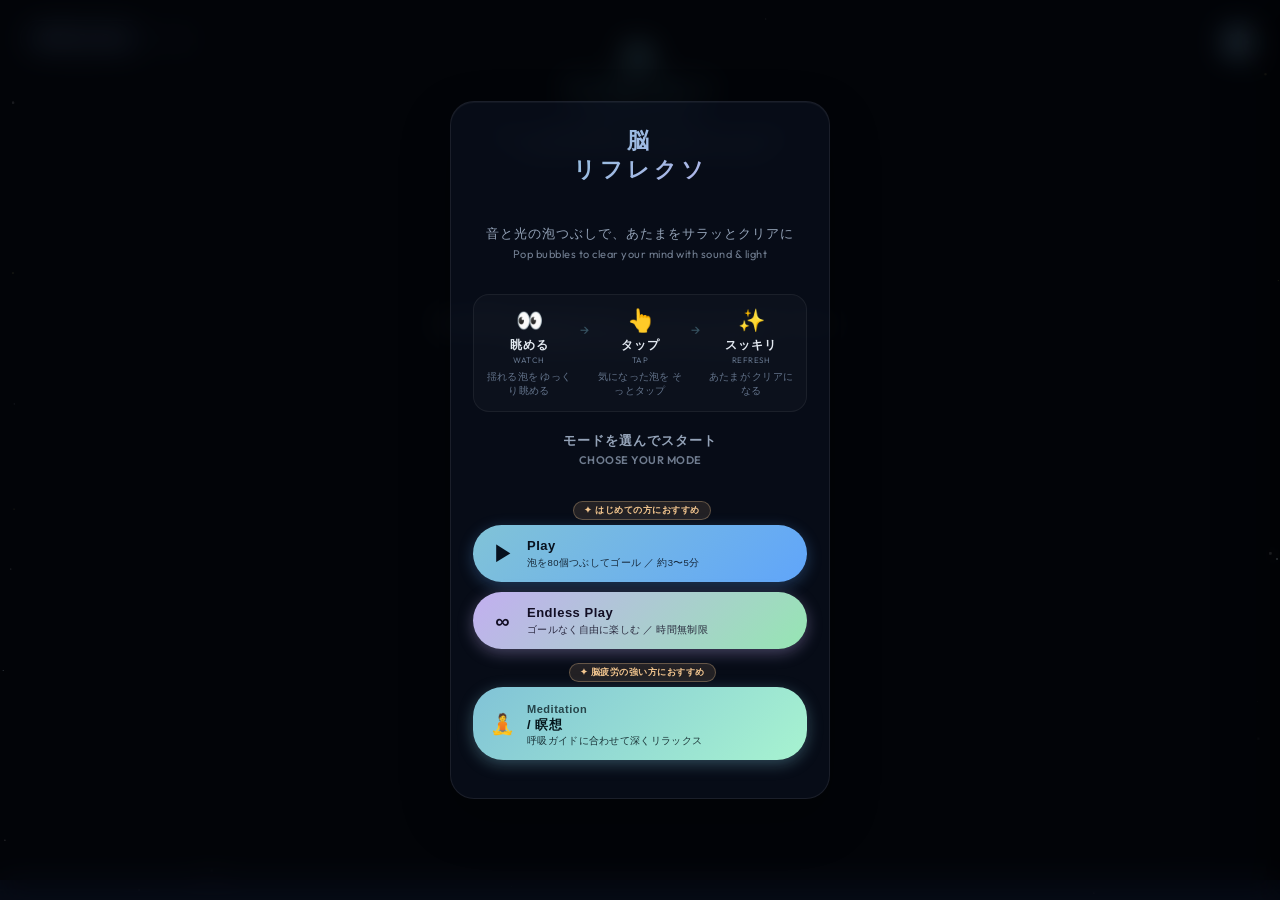
==== commit 399ea60f: "Speed up bubble spawn to 3.6x the original rate. Co-authored-by: Cursor <cursoragent@cursor.com>" ====
--- a/index.html
+++ b/index.html
@@ -297,7 +297,7 @@
         </div>
     </div>
 
-    <script src="app.js?v=4.6"></script>
+    <script src="app.js?v=4.7"></script>
     <!-- iPhone: Filesアプリでは同階層の app.js / style.css を読めないため、未読込時に案内を出す -->
     <script>
         (function () {
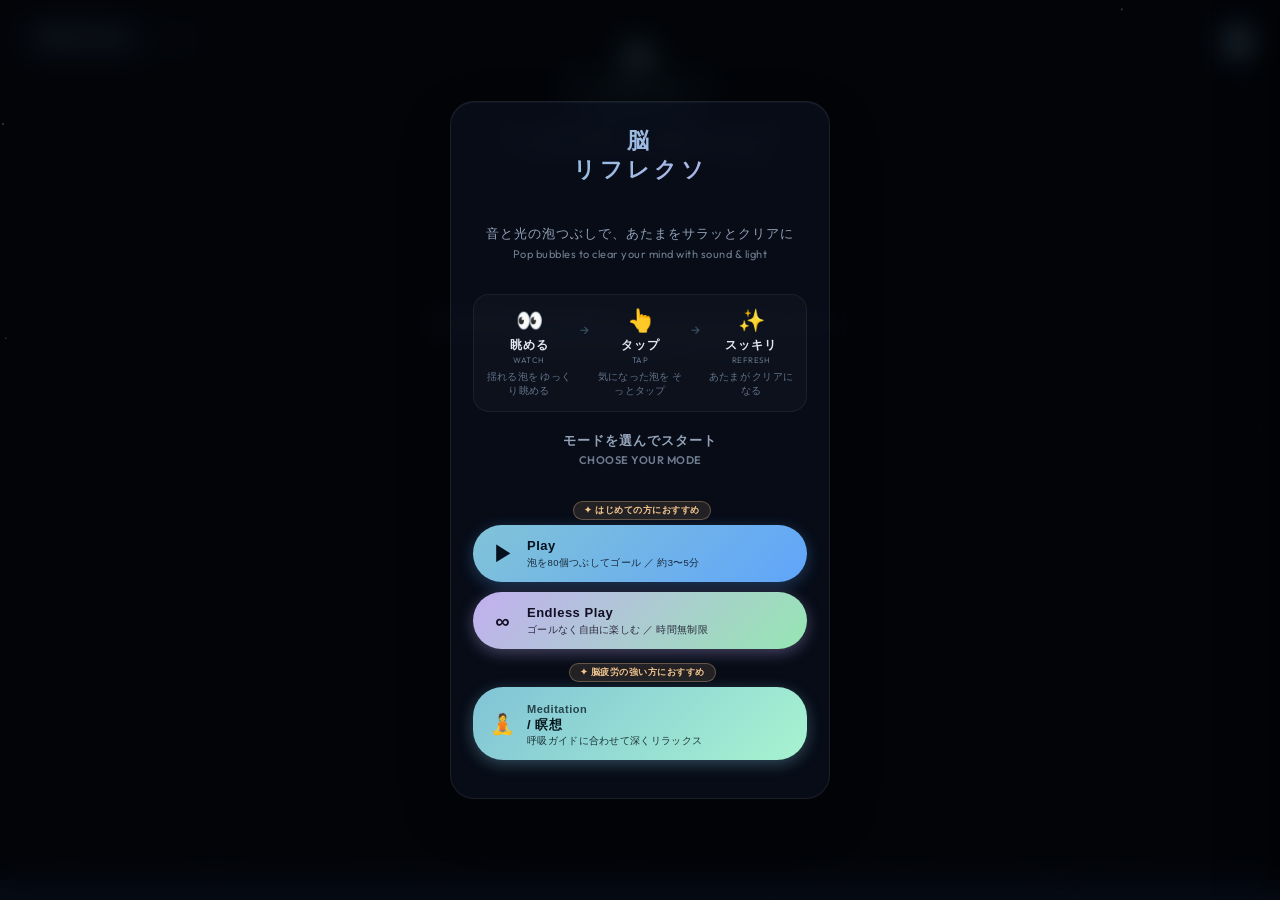
==== commit ec02580a: "Speed up bubble rise velocity by 1.2x. Co-authored-by: Cursor <cursoragent@cursor.com>" ====
--- a/index.html
+++ b/index.html
@@ -297,7 +297,7 @@
         </div>
     </div>
 
-    <script src="app.js?v=4.7"></script>
+    <script src="app.js?v=4.8"></script>
     <!-- iPhone: Filesアプリでは同階層の app.js / style.css を読めないため、未読込時に案内を出す -->
     <script>
         (function () {
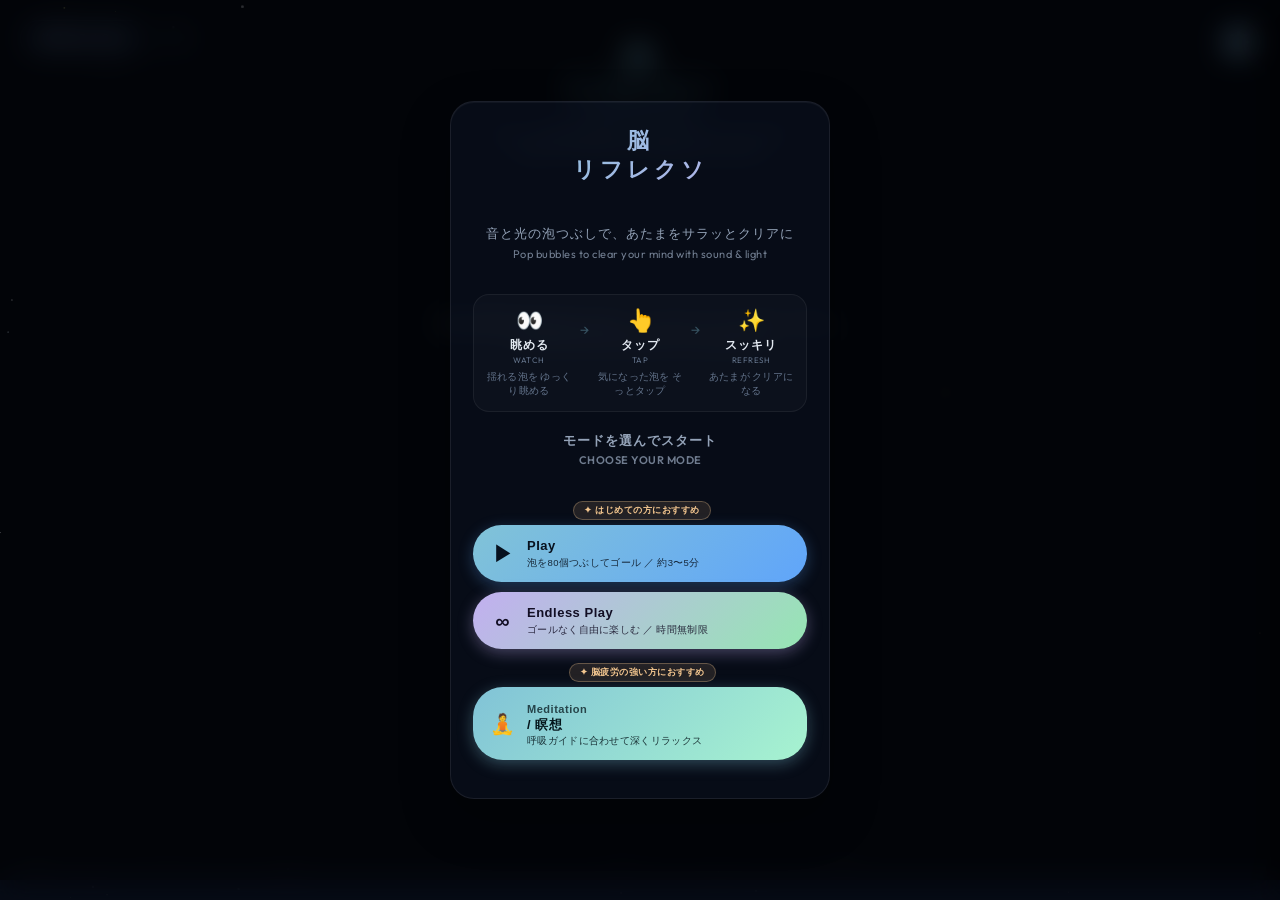
==== commit f194a8b9: "Raise normal-play silver bubble rate to 5%. Match the meditation-mode frequency and refresh the dist" ====
--- a/index.html
+++ b/index.html
@@ -297,7 +297,7 @@
         </div>
     </div>
 
-    <script src="app.js?v=4.8"></script>
+    <script src="app.js?v=4.9"></script>
     <!-- iPhone: Filesアプリでは同階層の app.js / style.css を読めないため、未読込時に案内を出す -->
     <script>
         (function () {
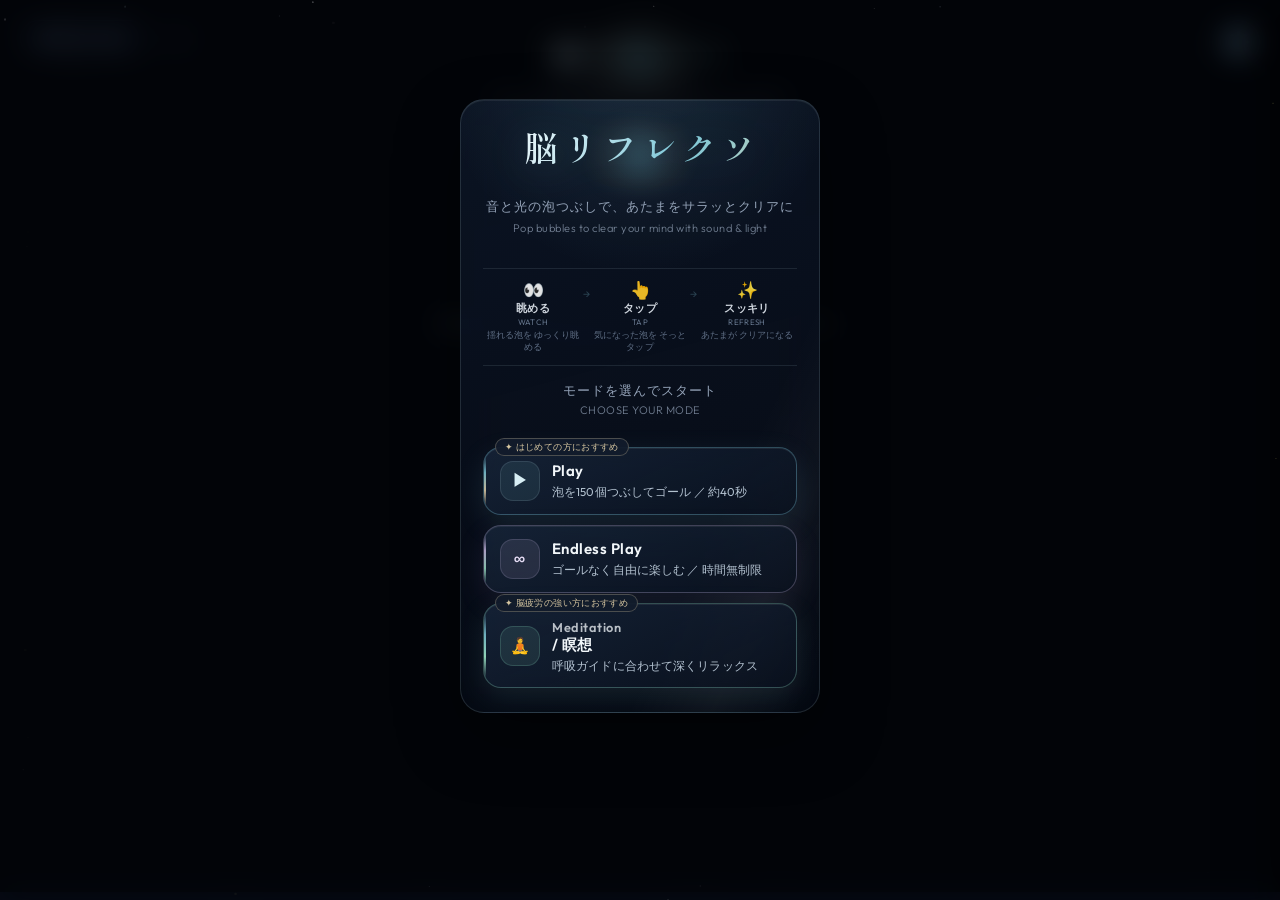
==== commit c1a6c8a2: "Tune play pace, UI, and package docs for the current build. Refresh spawn/silver rates, Play timing " ====
--- a/index.html
+++ b/index.html
@@ -7,8 +7,8 @@
     <meta name="description" content="フワーと包み込む音と、ピチョンと弾ける泡。考えすぎのあたまをサラッとクリアにする脳疲労リセット空間。 / A relaxing space to clear your mind with soothing sounds and popping bubbles.">
     <link rel="preconnect" href="https://fonts.googleapis.com">
     <link rel="preconnect" href="https://fonts.gstatic.com" crossorigin>
-    <link href="https://fonts.googleapis.com/css2?family=Outfit:wght@300;400;600;800&family=Plus+Jakarta+Sans:wght@400;600;700&display=swap" rel="stylesheet">
-    <link rel="stylesheet" href="style.css?v=4.5">
+    <link href="https://fonts.googleapis.com/css2?family=Outfit:wght@200;300;400;600;800&family=Shippori+Mincho:wght@400;500;600;700&family=Plus+Jakarta+Sans:wght@400;600;700&display=swap" rel="stylesheet">
+    <link rel="stylesheet" href="style.css?v=6.5">
 </head>
 <body class="theme-starry">
     <!-- 背景全体を覆うマインドシャワー＆泡Canvas -->
@@ -18,7 +18,11 @@
     <div class="app-container">
         <!-- ヘッダー -->
         <header class="app-header">
-            <h1 class="logo"><span class="ja-text">脳<br><span>リフレクソ</span></span><span class="logo-en">Brain Reflexo</span></h1>
+            <h1 class="logo">
+                <span class="logo-glow" aria-hidden="true"></span>
+                <span class="ja-text brand-title logo-brand">脳リフレクソ</span>
+                <span class="logo-en">Brain Reflexo</span>
+            </h1>
             <p class="subtitle"><span class="ja-text">ピチョンと弾ける音と光で、あたまをサラッとクリアに</span><br class="lang-divider"><span class="en-text">Clear your mind with soothing popping sounds and light</span></p>
         </header>
         <!-- ガイドテキスト（初回のみ表示） -->
@@ -157,7 +161,11 @@
         <div class="overlay-content start-overlay-content">
 
             <!-- タイトル -->
-            <h2 class="start-title"><span class="ja-text">脳<br>リフレクソ</span><span class="en-text">Brain Reflexo</span></h2>
+            <h2 class="start-title">
+                <span class="start-title-glow" aria-hidden="true"></span>
+                <span class="ja-text brand-title start-brand">脳リフレクソ</span>
+                <span class="en-text start-title-en">Brain Reflexo</span>
+            </h2>
             <p class="start-subtitle"><span class="ja-text">音と光の泡つぶしで、あたまをサラッとクリアに</span><br class="lang-divider"><span class="en-text">Pop bubbles to clear your mind with sound &amp; light</span></p>
 
             <!-- はじめての方向け 3ステップガイド -->
@@ -191,7 +199,7 @@
                     <span class="btn-mode-icon">▶</span>
                     <span class="btn-mode-body">
                         <span class="btn-mode-title">Play</span>
-                        <span class="btn-mode-detail">泡を80個つぶしてゴール ／ 約3〜5分</span>
+                        <span class="btn-mode-detail">泡を150個つぶしてゴール ／ 約40秒</span>
                     </span>
                 </button>
             </div>
@@ -297,7 +305,7 @@
         </div>
     </div>
 
-    <script src="app.js?v=4.9"></script>
+    <script src="app.js?v=6.5"></script>
     <!-- iPhone: Filesアプリでは同階層の app.js / style.css を読めないため、未読込時に案内を出す -->
     <script>
         (function () {
--- a/style.css
+++ b/style.css
@@ -22,7 +22,10 @@
     width: 100%;
     height: 100%;
     height: 100dvh; /* モバイルブラウザのツールバーによるはみ出しを防ぐ */
+    max-height: 100%;
+    max-height: 100dvh;
     overflow: hidden;
+    overscroll-behavior: none;
     background-color: #050811; /* フォールバック用の暗い背景色 */
     background: radial-gradient(circle at 50% 30%, #0b1528 0%, #050811 60%, #010205 100%);
     font-family: 'Outfit', 'Plus Jakarta Sans', 'Hiragino Kaku Gothic ProN', sans-serif;
@@ -32,11 +35,11 @@
 
 /* 背景Canvas */
 #shower-canvas {
-    position: absolute;
-    top: 0;
-    left: 0;
+    position: fixed;
+    inset: 0;
     width: 100%;
     height: 100%;
+    /* inset:0 と 100dvh の二重指定は Chrome で数pxはみ出すことがあるため height は 100% のみ */
     z-index: 1;
     touch-action: none; /* キャンバス上での迅速なタップ操作による意図しないズームを防ぐ */
     image-rendering: auto;
@@ -53,7 +56,7 @@
     left: 0;
     width: 100%;
     height: 100%;
-    height: 100dvh; /* 動的ビューポートに対応して常に画面内に収める */
+    /* 親(html/body)が 100dvh のため 100% に統一（Chromeのはみ出し防止） */
     z-index: 10;
     display: flex;
     flex-direction: column;
@@ -79,35 +82,68 @@
 .app-header {
     text-align: center;
     margin-top: 10px;
-    opacity: 0.85;
+    opacity: 1;
     animation: fadeInDown 1.5s ease-out;
 }
 
 .logo {
+    position: relative;
     display: flex;
     flex-direction: column;
     align-items: center;
-    font-size: 26px;
-    font-weight: 800;
-    letter-spacing: 4px;
-    color: #e2e8f0;
-    text-shadow: 0 0 15px rgba(255, 255, 255, 0.1);
-    line-height: 1.25;
     text-align: center;
-}
-
-.logo span {
-    color: #81c3d7;
+    line-height: 1.15;
+}
+
+.logo-glow {
+    position: absolute;
+    top: 50%;
+    left: 50%;
+    width: 140px;
+    height: 70px;
+    transform: translate(-50%, -55%);
+    border-radius: 50%;
+    background: radial-gradient(circle, rgba(126, 200, 216, 0.32) 0%, rgba(216, 196, 160, 0.1) 45%, transparent 72%);
+    filter: blur(6px);
+    z-index: 0;
+    animation: titleGlow 4.5s ease-in-out infinite;
+    pointer-events: none;
+}
+
+/* 共通ブランドタイトル「脳リフレクソ」 */
+.brand-title {
+    position: relative;
+    z-index: 1;
+    font-family: 'Shippori Mincho', 'Hiragino Mincho ProN', 'Yu Mincho', serif;
+    font-weight: 600;
+    letter-spacing: 0.2em;
+    margin-right: -0.2em;
+    background: linear-gradient(115deg, #eaf6fa 0%, #7ec8d8 38%, #e2d0a8 78%, #f4efe6 100%);
+    background-size: 180% 100%;
+    -webkit-background-clip: text;
+    background-clip: text;
+    -webkit-text-fill-color: transparent;
+    animation: brandShimmer 6s ease-in-out infinite;
+    filter: drop-shadow(0 6px 20px rgba(126, 200, 216, 0.24));
+    white-space: nowrap;
+}
+
+.logo-brand {
+    font-size: 24px;
+    letter-spacing: 0.22em;
+    margin-right: -0.22em;
+}
+
+.logo-en {
+    position: relative;
+    z-index: 1;
+    font-family: 'Outfit', 'Plus Jakarta Sans', sans-serif;
+    font-size: 9px;
     font-weight: 300;
-    text-shadow: 0 0 15px rgba(129, 195, 215, 0.3);
-}
-
-.logo-en {
-    font-size: 10px;
-    font-weight: 400;
-    letter-spacing: 2px;
-    color: #94a3b8;
-    margin-top: 4px;
+    letter-spacing: 0.42em;
+    margin-right: -0.42em;
+    color: rgba(148, 163, 184, 0.9);
+    margin-top: 8px;
     text-transform: uppercase;
 }
 
@@ -226,13 +262,18 @@
     .app-header .subtitle {
         display: none; /* プレイ中のすっきりしたビジュアルとスペース確保のためサブタイトルを非表示にする */
     }
-    .logo {
-        font-size: 19px;
-        letter-spacing: 2px;
+    .logo-brand {
+        font-size: 20px;
+        letter-spacing: 0.18em;
+        margin-right: -0.18em;
     }
     .logo-en {
         font-size: 8px;
-        margin-top: 2px;
+        margin-top: 6px;
+    }
+    .logo-glow {
+        width: 110px;
+        height: 56px;
     }
     .game-actions {
         top: calc(10px + env(safe-area-inset-top));
@@ -360,32 +401,35 @@
    6. リフレッシュゲージ (プログレスバー)
    ============================================================= */
 .refresh-gauge {
-    position: absolute;
+    position: fixed;
     bottom: 0;
     left: 0;
+    right: 0;
     width: 100%;
-    height: calc(20px + env(safe-area-inset-bottom));
-    background: rgba(15, 23, 42, 0.6);
-    backdrop-filter: blur(10px);
-    -webkit-backdrop-filter: blur(10px);
-    z-index: 20;
-    overflow: visible;
+    height: calc(8px + env(safe-area-inset-bottom, 0px));
+    background: rgba(15, 23, 42, 0.55);
+    backdrop-filter: blur(8px);
+    -webkit-backdrop-filter: blur(8px);
+    z-index: 30; /* fixed キャンバス(1)より前面に常時表示 */
+    overflow: hidden;
+    pointer-events: none; /* バー自体はタップを奪わない（下端の泡操作を妨げない） */
+    box-sizing: border-box;
 }
 
 .refresh-gauge-fill {
     width: 0%;
-    height: 20px; /* セーフエリアの上部のバー領域のみを塗る */
+    height: 8px; /* 細いバー。セーフエリア分は下の余白として残す */
     background: linear-gradient(90deg, #8da9c4, #81c3d7, #96e6b3, #c2aff0);
-    box-shadow: 0 0 12px rgba(129, 195, 215, 0.7);
+    box-shadow: 0 0 8px rgba(129, 195, 215, 0.55);
     transition: width 0.4s cubic-bezier(0.25, 0.46, 0.45, 0.94);
 }
 
 .refresh-gauge-label {
     position: absolute;
-    top: 10px; /* セーフエリアに依らずバーの縦中央に配置 */
+    top: 4px;
     transform: translateY(-50%);
-    right: calc(20px + env(safe-area-inset-right));
-    font-size: 10px;
+    right: calc(12px + env(safe-area-inset-right, 0px));
+    font-size: 9px;
     font-weight: 800;
     color: #ffffff;
     letter-spacing: 1px;
@@ -393,6 +437,7 @@
     transition: opacity 0.5s ease;
     text-shadow: 0 1px 3px rgba(0, 0, 0, 0.6);
     z-index: 25;
+    line-height: 1;
 }
 
 .refresh-gauge-label.visible {
@@ -429,6 +474,21 @@
     transform: translate3d(0, 0, 0);
 }
 
+/* スタート画面は少し下寄せで視覚バランスを取る */
+#start-overlay.overlay {
+    justify-content: flex-start;
+    padding-top: max(56px, 11vh);
+    padding-bottom: max(24px, env(safe-area-inset-bottom));
+}
+
+#start-overlay.overlay::before,
+#start-overlay.overlay::after {
+    display: none;
+    content: none;
+    margin: 0;
+    flex: 0 0 auto;
+}
+
 .overlay::before,
 .overlay::after {
     content: '';
@@ -547,6 +607,78 @@
 
 .btn-meditation:hover {
     box-shadow: 0 6px 20px rgba(129, 195, 215, 0.5);
+}
+
+/* スタート画面のモードボタンはガラス調スタイルを優先 */
+#start-overlay .btn-primary.btn-mode,
+#start-overlay .btn-infinite.btn-mode,
+#start-overlay .btn-meditation.btn-mode {
+    background: linear-gradient(155deg, rgba(22, 36, 56, 0.88), rgba(10, 18, 32, 0.72));
+    color: #eaf4f8;
+    border: 1px solid rgba(200, 232, 240, 0.14);
+    border-radius: 18px;
+    box-shadow:
+        0 10px 28px rgba(0, 0, 0, 0.28),
+        inset 0 1px 0 rgba(255, 255, 255, 0.07);
+    backdrop-filter: blur(14px);
+    -webkit-backdrop-filter: blur(14px);
+    position: relative;
+    overflow: hidden;
+}
+
+#start-overlay .btn-primary.btn-mode::before,
+#start-overlay .btn-infinite.btn-mode::before,
+#start-overlay .btn-meditation.btn-mode::before {
+    content: '';
+    position: absolute;
+    left: 0;
+    top: 10%;
+    bottom: 10%;
+    width: 2px;
+    border-radius: 2px;
+    background: linear-gradient(180deg, transparent, #7ec8d8, transparent);
+    opacity: 0.85;
+}
+
+#start-overlay #mode-card-normal .btn-mode {
+    border-color: rgba(126, 200, 216, 0.32);
+    box-shadow:
+        0 10px 30px rgba(126, 200, 216, 0.12),
+        inset 0 1px 0 rgba(255, 255, 255, 0.07);
+}
+#start-overlay #mode-card-normal .btn-mode::before {
+    background: linear-gradient(180deg, transparent, #7ec8d8, #e2d0a8, transparent);
+}
+
+#start-overlay #mode-card-infinite .btn-mode {
+    border-color: rgba(196, 180, 220, 0.28);
+    box-shadow:
+        0 10px 30px rgba(168, 150, 210, 0.1),
+        inset 0 1px 0 rgba(255, 255, 255, 0.07);
+}
+#start-overlay #mode-card-infinite .btn-mode::before {
+    background: linear-gradient(180deg, transparent, #c4b4dc, #9ad9c0, transparent);
+}
+
+#start-overlay #mode-card-meditation .btn-mode {
+    border-color: rgba(150, 230, 200, 0.28);
+    box-shadow:
+        0 10px 30px rgba(129, 195, 215, 0.12),
+        inset 0 1px 0 rgba(255, 255, 255, 0.07);
+}
+#start-overlay #mode-card-meditation .btn-mode::before {
+    background: linear-gradient(180deg, transparent, #7ec8d8, #a7f3d0, transparent);
+}
+
+#start-overlay .btn-mode:hover {
+    transform: translateY(-2px);
+    filter: brightness(1.06);
+    border-color: rgba(232, 240, 245, 0.28);
+}
+
+#start-overlay .btn-mode:active {
+    transform: translateY(1px);
+    filter: brightness(0.98);
 }
 
 /* モード選択画面のサブラベル調整 */
@@ -1016,54 +1148,141 @@
    14. スタート画面 オンボーディング導入
    ============================================================= */
 
-/* オーバーレイコンテンツをスタート画面用に拡張 */
+/* 3帯構成: ブランド → ガイド → アクション */
 .start-overlay-content {
-    padding: 24px 22px 28px;
-    max-width: 380px;
-    width: 92%;
-    /* スクロールはオーバーレイ側が担うのでこちらはautoではなくvisible */
-    overflow: visible;
-    /* 左右は中央寄せ、上下は擬似要素でのセンタリングのためマージン0 */
+    --start-gap-xs: 8px;
+    --start-gap-sm: 12px;
+    --start-gap-md: 16px;
+    position: relative;
+    z-index: 1;
+    padding: 28px 22px 24px;
+    max-width: 360px;
+    width: min(92vw, 360px);
+    overflow: hidden;
     margin: 0 auto;
+    background:
+        radial-gradient(110% 70% at 50% -8%, rgba(126, 200, 216, 0.14), transparent 52%),
+        linear-gradient(165deg, rgba(14, 24, 42, 0.78), rgba(7, 12, 24, 0.52));
+    border: 1px solid rgba(200, 232, 240, 0.14);
+    box-shadow:
+        0 24px 64px rgba(0, 0, 0, 0.38),
+        inset 0 1px 0 rgba(255, 255, 255, 0.07);
+    border-radius: 24px;
+    backdrop-filter: blur(28px) saturate(1.12);
+    -webkit-backdrop-filter: blur(28px) saturate(1.12);
+    display: flex;
+    flex-direction: column;
+    align-items: stretch;
 }
 .start-overlay-content::-webkit-scrollbar { display: none; }
 
-/* タイトル */
+.start-overlay-content::before {
+    content: '';
+    position: absolute;
+    inset: 0;
+    background: linear-gradient(115deg, transparent 42%, rgba(255, 255, 255, 0.035) 50%, transparent 58%);
+    background-size: 220% 100%;
+    animation: startSheen 7s ease-in-out infinite;
+    pointer-events: none;
+    z-index: 0;
+}
+
+@keyframes startSheen {
+    0%, 100% { background-position: 120% 0; opacity: 0.3; }
+    50% { background-position: -20% 0; opacity: 0.55; }
+}
+
+/* タイトル帯 */
 .start-title {
-    font-size: 30px;
-    font-weight: 800;
-    letter-spacing: 5px;
-    background: linear-gradient(135deg, #81c3d7, #c2aff0);
-    -webkit-background-clip: text;
-    -webkit-text-fill-color: transparent;
-    background-clip: text;
-    text-shadow: none;
-    margin-bottom: 8px;
-    line-height: 1.3;
+    position: relative;
+    z-index: 1;
+    display: flex;
+    flex-direction: column;
+    align-items: center;
+    justify-content: center;
+    margin: 0 0 var(--start-gap-xs);
+    line-height: 1.1;
+    animation: startTitleIn 1.0s cubic-bezier(0.22, 1, 0.36, 1) both;
+}
+
+@keyframes startTitleIn {
+    from { opacity: 0; transform: translateY(10px); filter: blur(3px); }
+    to { opacity: 1; transform: translateY(0); filter: blur(0); }
+}
+
+.start-title-glow {
+    position: absolute;
+    width: 140px;
+    height: 72px;
+    border-radius: 50%;
+    background: radial-gradient(circle, rgba(126, 200, 216, 0.26) 0%, rgba(216, 196, 160, 0.06) 45%, transparent 72%);
+    filter: blur(8px);
+    z-index: 0;
+    animation: titleGlow 4.5s ease-in-out infinite;
+    pointer-events: none;
+}
+
+@keyframes titleGlow {
+    0%, 100% { opacity: 0.45; transform: scale(0.94); }
+    50% { opacity: 0.85; transform: scale(1.05); }
+}
+
+.start-title-ja { position: relative; z-index: 1; }
+
+.start-brand {
+    font-size: 34px;
+    letter-spacing: 0.16em;
+    margin-right: -0.16em;
+    z-index: 1;
+}
+
+@keyframes brandShimmer {
+    0%, 100% { background-position: 0% 50%; }
+    50% { background-position: 100% 50%; }
+}
+
+.start-title-en {
+    position: relative;
+    z-index: 1;
+    margin-top: 8px;
+    font-family: 'Outfit', 'Plus Jakarta Sans', sans-serif;
+    font-size: 10px;
+    font-weight: 300;
+    letter-spacing: 0.4em;
+    margin-right: -0.4em;
+    text-transform: uppercase;
+    color: rgba(168, 190, 210, 0.82);
 }
 
 .start-subtitle {
+    position: relative;
+    z-index: 1;
+    font-family: 'Outfit', 'Plus Jakarta Sans', sans-serif;
     font-size: 11px;
-    color: #94a3b8;
-    letter-spacing: 0.5px;
-    margin-bottom: 18px;
+    font-weight: 300;
+    color: rgba(148, 163, 184, 0.92);
+    letter-spacing: 0.03em;
+    margin: 0 0 var(--start-gap-md);
     line-height: 1.6;
-}
-
-/* =============================================================
-   3ステップHow-toガイド
-   ============================================================= */
+    text-align: center;
+    animation: startTitleIn 1.0s cubic-bezier(0.22, 1, 0.36, 1) 0.08s both;
+}
+
+/* ガイド帯: 主役を奪わないコンパクト行 */
 .how-to-guide {
+    position: relative;
+    z-index: 1;
     display: flex;
     align-items: flex-start;
-    justify-content: center;
-    gap: 4px;
-    background: rgba(255, 255, 255, 0.025);
-    border: 1px solid rgba(255, 255, 255, 0.06);
-    border-radius: 16px;
-    padding: 14px 8px;
-    margin-bottom: 20px;
-    animation: fadeInUp 0.8s ease-out 0.3s both;
+    justify-content: space-between;
+    gap: 2px;
+    background: transparent;
+    border: none;
+    border-top: 1px solid rgba(200, 232, 240, 0.1);
+    border-bottom: 1px solid rgba(200, 232, 240, 0.1);
+    padding: var(--start-gap-sm) 2px;
+    margin: 0 0 var(--start-gap-md);
+    animation: fadeInUp 0.75s ease-out 0.22s both;
 }
 
 .how-to-step {
@@ -1071,14 +1290,16 @@
     display: flex;
     flex-direction: column;
     align-items: center;
-    gap: 4px;
+    gap: 2px;
     text-align: center;
+    min-width: 0;
 }
 
 .how-to-icon {
-    font-size: 22px;
+    font-size: 17px;
     line-height: 1;
-    margin-bottom: 2px;
+    margin-bottom: 1px;
+    opacity: 0.9;
     animation: floatIcon 3s ease-in-out infinite;
 }
 
@@ -1088,14 +1309,14 @@
 
 @keyframes floatIcon {
     0%, 100% { transform: translateY(0); }
-    50% { transform: translateY(-4px); }
+    50% { transform: translateY(-3px); }
 }
 
 .how-to-label {
-    font-size: 12px;
-    font-weight: 700;
-    color: #e2e8f0;
-    letter-spacing: 1px;
+    font-size: 11px;
+    font-weight: 600;
+    color: rgba(226, 232, 240, 0.92);
+    letter-spacing: 0.04em;
     display: flex;
     flex-direction: column;
     align-items: center;
@@ -1106,144 +1327,202 @@
     font-size: 8px;
     font-weight: 400;
     color: #64748b;
-    letter-spacing: 0.5px;
+    letter-spacing: 0.04em;
     text-transform: uppercase;
 }
 
 .how-to-desc {
-    font-size: 9.5px;
-    color: #64748b;
-    line-height: 1.5;
-    letter-spacing: 0.3px;
+    font-size: 9px;
+    color: rgba(100, 116, 139, 0.95);
+    line-height: 1.35;
+    letter-spacing: 0.01em;
 }
 
 .how-to-arrow {
-    font-size: 14px;
+    font-size: 11px;
     color: rgba(129, 195, 215, 0.35);
     flex-shrink: 0;
-    padding-top: 12px;
+    padding-top: 6px;
     align-self: flex-start;
-}
-
-/* =============================================================
-   モード選択ラベル
-   ============================================================= */
+    opacity: 0.75;
+}
+
+/* アクション帯 */
 .mode-select-label {
+    position: relative;
+    z-index: 1;
+    font-family: 'Outfit', 'Plus Jakarta Sans', sans-serif;
     font-size: 10px;
-    color: #64748b;
-    letter-spacing: 1px;
+    color: rgba(168, 190, 210, 0.7);
+    letter-spacing: 0.16em;
+    margin-right: -0.16em;
     text-transform: uppercase;
-    font-weight: 600;
-    margin-bottom: 10px;
+    font-weight: 300;
+    margin: 0 0 var(--start-gap-sm);
     text-align: center;
-    animation: fadeInUp 0.8s ease-out 0.5s both;
-}
-
-/* =============================================================
-   モードカード（バッジ付きボタンコンテナ）
-   ============================================================= */
+    animation: fadeInUp 0.75s ease-out 0.35s both;
+}
+
+/* バッジはボタン上に重ねて、カード高さのムラを解消 */
 .mode-card {
     position: relative;
-    margin-bottom: 10px;
-    animation: fadeInUp 0.8s ease-out both;
-}
-
-#mode-card-normal  { animation-delay: 0.6s; }
-#mode-card-infinite { animation-delay: 0.75s; }
-#mode-card-meditation { animation-delay: 0.9s; }
-
-/* おすすめバッジ */
+    z-index: 1;
+    margin: 0 0 10px;
+    animation: fadeInUp 0.75s ease-out both;
+}
+.mode-card:last-child { margin-bottom: 0; }
+
+#mode-card-normal  { animation-delay: 0.45s; }
+#mode-card-infinite { animation-delay: 0.55s; }
+#mode-card-meditation { animation-delay: 0.65s; }
+
 .mode-badge {
+    position: absolute;
+    top: -9px;
+    left: 12px;
+    z-index: 3;
     display: inline-block;
+    font-family: 'Outfit', 'Plus Jakarta Sans', sans-serif;
     font-size: 9px;
-    font-weight: 700;
-    letter-spacing: 0.5px;
-    color: #f3c68f;
-    background: rgba(243, 198, 143, 0.12);
-    border: 1px solid rgba(243, 198, 143, 0.3);
-    border-radius: 20px;
-    padding: 2px 10px;
-    margin-bottom: 5px;
-    margin-left: 4px;
-}
-
-/* =============================================================
-   モードボタン（アイコン＋テキスト2行レイアウト）
-   ============================================================= */
+    font-weight: 400;
+    letter-spacing: 0.04em;
+    color: rgba(226, 208, 168, 0.95);
+    background: rgba(18, 28, 44, 0.95);
+    border: 1px solid rgba(226, 208, 168, 0.28);
+    border-radius: 999px;
+    padding: 2px 9px;
+    margin: 0;
+    line-height: 1.3;
+    pointer-events: none;
+}
+
 .btn-mode {
     display: flex !important;
     flex-direction: row !important;
     align-items: center;
-    gap: 10px;
-    padding: 13px 16px !important;
+    gap: 12px;
+    padding: 13px 14px 13px 16px !important;
     text-align: left;
     width: 100%;
+    min-height: 62px;
+    box-sizing: border-box;
 }
 
 .btn-mode-icon {
-    font-size: 20px;
+    font-size: 16px;
     line-height: 1;
     flex-shrink: 0;
-    width: 28px;
-    text-align: center;
+    width: 40px;
+    height: 40px;
+    border-radius: 13px;
+    display: inline-flex !important;
+    align-items: center;
+    justify-content: center;
+    background: rgba(126, 200, 216, 0.1);
+    border: 1px solid rgba(200, 232, 240, 0.12);
+    color: #d7eef4;
+}
+
+#mode-card-infinite .btn-mode-icon {
+    background: rgba(196, 180, 220, 0.12);
+    border-color: rgba(196, 180, 220, 0.18);
+    color: #e6ddf5;
+}
+
+#mode-card-meditation .btn-mode-icon {
+    background: rgba(150, 230, 200, 0.1);
+    border-color: rgba(150, 230, 200, 0.18);
+    color: #d5f6e8;
 }
 
 .btn-mode-body {
     display: flex;
     flex-direction: column;
-    gap: 2px;
+    gap: 3px;
     flex: 1;
+    min-width: 0;
 }
 
 .btn-mode-title {
-    font-size: 13px;
-    font-weight: 700;
-    letter-spacing: 0.5px;
+    font-family: 'Outfit', 'Plus Jakarta Sans', sans-serif;
+    font-size: 15px;
+    font-weight: 600;
+    letter-spacing: 0.03em;
     display: block;
-    line-height: 1.2;
+    line-height: 1.25;
+    color: #f2f7fa;
 }
 
 .btn-mode-detail {
-    font-size: 9.5px;
-    font-weight: 500; /* 文字の視認性を高めるために少し太く */
-    opacity: 0.85; /* コントラストを高めるために透明度を下げる */
-    letter-spacing: 0.3px;
+    font-family: 'Outfit', 'Plus Jakarta Sans', sans-serif;
+    font-size: 11.5px;
+    font-weight: 400;
+    opacity: 0.9;
+    letter-spacing: 0.01em;
     display: block;
     line-height: 1.4;
-}
-
-/* ホバー時の強調 */
-.btn-mode:hover .btn-mode-title {
-    opacity: 1;
-}
-.btn-mode:hover .btn-mode-detail {
-    opacity: 0.95;
-}
+    color: #c5d4e2;
+}
+
+.btn-mode:hover .btn-mode-title { opacity: 1; }
+.btn-mode:hover .btn-mode-detail { opacity: 0.95; }
 
 /* モバイル小画面対応（iPhone SE: 667px、iPhone 12: 844px 等） */
 @media (max-height: 750px) {
-    #start-overlay {
-        padding-top: 12px;
+    /* 縦中央寄せだと上下が欠けてスクロール不能になるため、上寄せ＋スクロールに切替 */
+    #start-overlay.overlay,
+    #gameover-overlay.overlay {
+        justify-content: flex-start;
+        align-items: center;
+        padding: max(8px, env(safe-area-inset-top)) 0 max(12px, env(safe-area-inset-bottom));
+    }
+    #start-overlay.overlay {
+        padding-top: max(40px, 8vh);
+    }
+    #start-overlay.overlay::before,
+    #start-overlay.overlay::after,
+    #gameover-overlay.overlay::before,
+    #gameover-overlay.overlay::after {
+        display: none;
+        content: none;
+        margin: 0;
+        flex: 0 0 auto;
+    }
+    .start-overlay-content,
+    #gameover-overlay .overlay-content {
+        margin: 0 auto;
+        max-width: min(380px, 94vw);
+        width: 94%;
     }
     .start-overlay-content {
-        padding: 14px 16px 16px;
+        padding: 20px 16px 18px;
+        --start-gap-xs: 6px;
+        --start-gap-sm: 10px;
+        --start-gap-md: 12px;
     }
     .start-title {
-        font-size: 24px;
         margin-bottom: 6px;
-        letter-spacing: 4px;
-    }
-    body.lang-en .start-title .en-text {
-        font-size: 26px !important;
+    }
+    .start-brand {
+        font-size: 28px;
+        letter-spacing: 0.14em;
+        margin-right: -0.14em;
+    }
+    .start-title-glow {
+        width: 110px;
+        height: 56px;
+    }
+    body.lang-en .start-title .en-text,
+    body.lang-en .start-title-en {
+        font-size: 24px !important;
     }
     .start-subtitle {
         font-size: 10px;
+        margin-bottom: 10px;
+    }
+    .how-to-guide {
+        padding: 10px 4px;
         margin-bottom: 12px;
-    }
-    .how-to-guide {
-        padding: 10px 6px;
-        margin-bottom: 14px;
-        border-radius: 12px;
     }
     .how-to-icon {
         font-size: 17px;
@@ -1271,35 +1550,57 @@
         margin-bottom: 4px;
     }
     .btn-mode {
-        padding: 11px 14px !important;
+        padding: 12px 14px 12px 16px !important;
+        gap: 12px;
     }
     .btn-mode-icon {
-        font-size: 17px;
-        width: 24px;
+        font-size: 15px;
+        width: 36px;
+        height: 36px;
     }
     .btn-mode-title {
-        font-size: 12px;
+        font-size: 15px;
     }
     .btn-mode-detail {
-        font-size: 9px;
-    }
-}
-
-/* iPhone SE（375×667）などさらに小さい画面 */
+        font-size: 11px;
+        line-height: 1.4;
+    }
+    .app-container {
+        padding: 16px 12px;
+    }
+}
+
+/* iPhone SE（375×667）など小さい画面 */
 @media (max-height: 680px) {
-    #start-overlay {
-        padding-top: 8px;
+    #start-overlay.overlay,
+    #gameover-overlay.overlay {
+        padding-top: max(6px, env(safe-area-inset-top));
+    }
+    #start-overlay.overlay {
+        padding-top: max(28px, 6vh);
     }
     .start-overlay-content {
-        padding: 10px 14px 12px;
+        padding: 10px 12px 12px;
+    }
+    .start-title {
+        margin-bottom: 4px;
+    }
+    .start-brand {
+        font-size: 24px;
+        letter-spacing: 0.14em;
+        margin-right: -0.14em;
+    }
+    .start-title-glow {
+        width: 100px;
+        height: 100px;
     }
     .how-to-guide {
         padding: 8px 4px;
-        margin-bottom: 10px;
+        margin-bottom: 8px;
         gap: 2px;
     }
     .how-to-icon {
-        font-size: 15px;
+        font-size: 14px;
         margin-bottom: 1px;
     }
     .how-to-desc {
@@ -1308,11 +1609,76 @@
     .start-subtitle {
         display: none; /* 極小画面ではサブタイトルを非表示 */
     }
+    .mode-select-label {
+        margin-bottom: 6px;
+    }
     .mode-card {
         margin-bottom: 5px;
     }
+    .mode-badge {
+        display: none;
+    }
+    .btn-mode {
+        padding: 11px 12px 11px 14px !important;
+    }
+    .btn-mode-title {
+        font-size: 14px;
+    }
+    .btn-mode-detail {
+        font-size: 11px;
+    }
+}
+
+/* iPhone SE（Safariツールバー込み〜約560–600px）でさらに圧縮 */
+@media (max-height: 620px) {
+    .how-to-guide {
+        display: none; /* 3ステップを隠してモード選択を優先 */
+    }
+    .start-brand {
+        font-size: 24px;
+    }
+    .start-title-glow {
+        width: 90px;
+        height: 90px;
+    }
+    .start-overlay-content {
+        padding: 8px 12px 10px;
+    }
     .btn-mode {
         padding: 10px 12px !important;
+    }
+    .btn-mode-title {
+        font-size: 14px;
+    }
+    .btn-mode-detail {
+        font-size: 10.5px;
+    }
+    #gameover-overlay .overlay-content {
+        padding: 20px 16px;
+    }
+    #gameover-overlay .overlay-content h2 {
+        font-size: 16px;
+        margin-bottom: 8px;
+    }
+    #gameover-overlay .overlay-content p {
+        margin-bottom: 14px;
+        font-size: 12px;
+    }
+}
+
+/* 幅の狭い SE（第1世代 320px） */
+@media (max-width: 360px) {
+    .start-overlay-content,
+    #gameover-overlay .overlay-content {
+        width: 96%;
+        padding-left: 10px;
+        padding-right: 10px;
+    }
+    .btn-mode-detail {
+        font-size: 10px;
+    }
+    .logo-brand {
+        font-size: 17px;
     }
 }
 
@@ -1396,17 +1762,24 @@
     display: none !important;
 }
 
-/* 英語モードのスタートタイトル微調整 (脳リフレクソと同サイズかつ同じ美しいグラデーション) */
-body.lang-en .start-title .en-text {
-    font-size: 32px !important;
-    font-weight: 800;
+/* 英語モードのスタートタイトル微調整 */
+body.lang-en .start-title .en-text,
+body.lang-en .start-title-en {
+    font-family: 'Outfit', 'Plus Jakarta Sans', sans-serif;
+    font-size: 34px !important;
+    font-weight: 200;
     opacity: 1;
-    letter-spacing: 2px;
-    background: linear-gradient(135deg, #81c3d7, #c2aff0);
+    letter-spacing: 0.14em;
+    margin-right: -0.14em;
+    text-transform: none;
+    background: linear-gradient(115deg, #eaf6fa 0%, #7ec8d8 40%, #e2d0a8 100%);
+    background-size: 180% 100%;
     -webkit-background-clip: text;
     -webkit-text-fill-color: transparent;
     background-clip: text;
+    animation: brandShimmer 6s ease-in-out infinite;
     display: inline-block !important;
+    margin-top: 0;
 }
 
 /* 英語モードでは combo-jp を非表示にして combo-en を大きく表示 */
@@ -1427,15 +1800,17 @@
 /* 英語モードでは logo-en (英語ロゴ) を表示し、サイズを大きくしてグラデーション化 */
 body.lang-en .logo-en {
     display: block !important;
-    font-size: 26px !important;
-    font-weight: 800;
-    color: #e2e8f0;
-    letter-spacing: 2px;
-    background: linear-gradient(135deg, #81c3d7, #c2aff0);
+    font-family: 'Outfit', 'Plus Jakarta Sans', sans-serif;
+    font-size: 28px !important;
+    font-weight: 200;
+    letter-spacing: 0.12em;
+    margin-right: -0.12em;
+    text-transform: none;
+    background: linear-gradient(115deg, #eaf6fa 0%, #7ec8d8 40%, #e2d0a8 100%);
     -webkit-background-clip: text;
     -webkit-text-fill-color: transparent;
     background-clip: text;
-    text-shadow: 0 0 15px rgba(129, 195, 215, 0.3);
+    filter: drop-shadow(0 0 18px rgba(126, 200, 216, 0.28));
     margin-top: 0;
 }
 
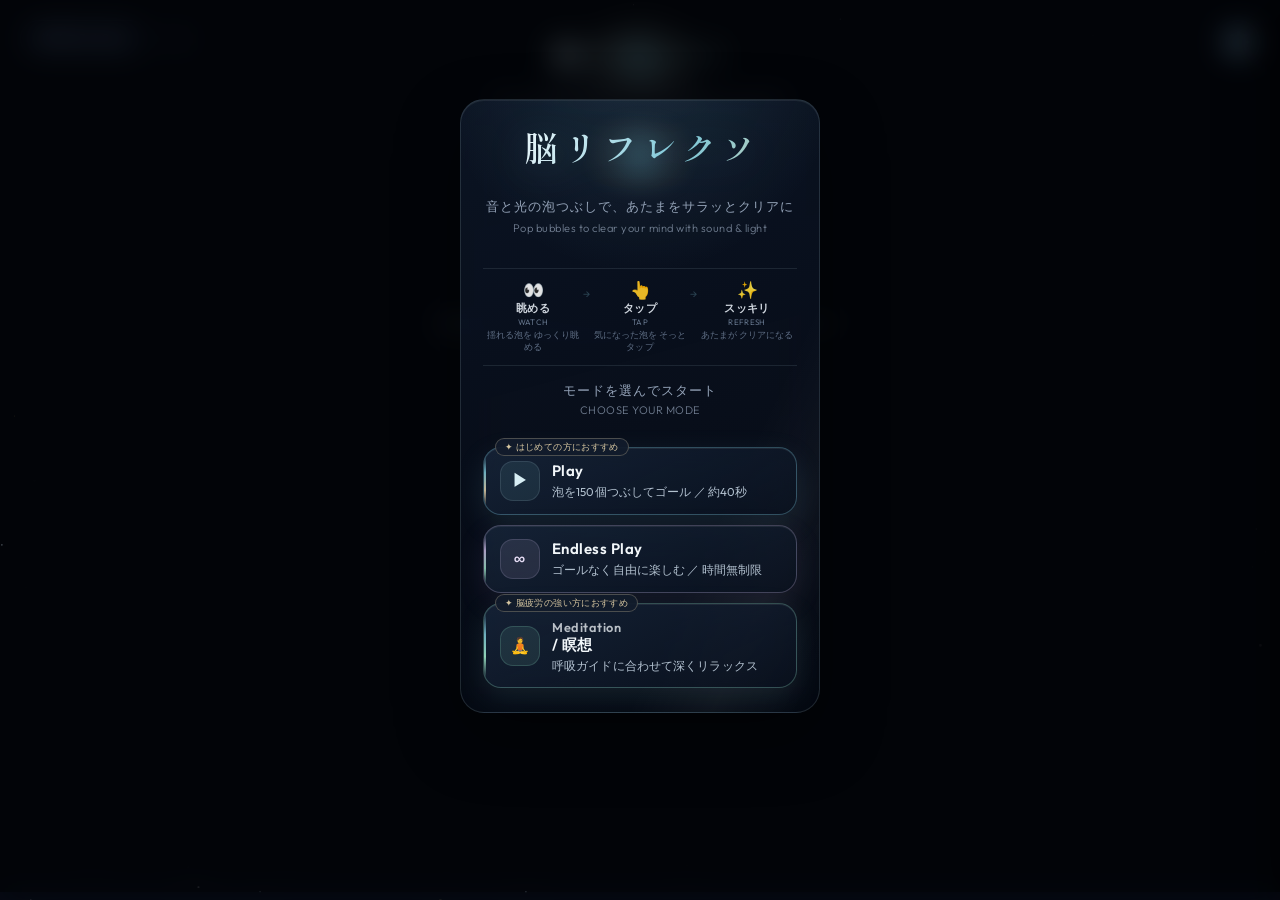
==== commit 80ad57c6: "Tune rise speed to 2.4x and silver bubbles to 1-in-12. Keep the packaged zip and README aligned with" ====
--- a/index.html
+++ b/index.html
@@ -8,7 +8,7 @@
     <link rel="preconnect" href="https://fonts.googleapis.com">
     <link rel="preconnect" href="https://fonts.gstatic.com" crossorigin>
     <link href="https://fonts.googleapis.com/css2?family=Outfit:wght@200;300;400;600;800&family=Shippori+Mincho:wght@400;500;600;700&family=Plus+Jakarta+Sans:wght@400;600;700&display=swap" rel="stylesheet">
-    <link rel="stylesheet" href="style.css?v=6.5">
+    <link rel="stylesheet" href="style.css?v=7.1">
 </head>
 <body class="theme-starry">
     <!-- 背景全体を覆うマインドシャワー＆泡Canvas -->
@@ -305,7 +305,7 @@
         </div>
     </div>
 
-    <script src="app.js?v=6.5"></script>
+    <script src="app.js?v=7.1"></script>
     <!-- iPhone: Filesアプリでは同階層の app.js / style.css を読めないため、未読込時に案内を出す -->
     <script>
         (function () {
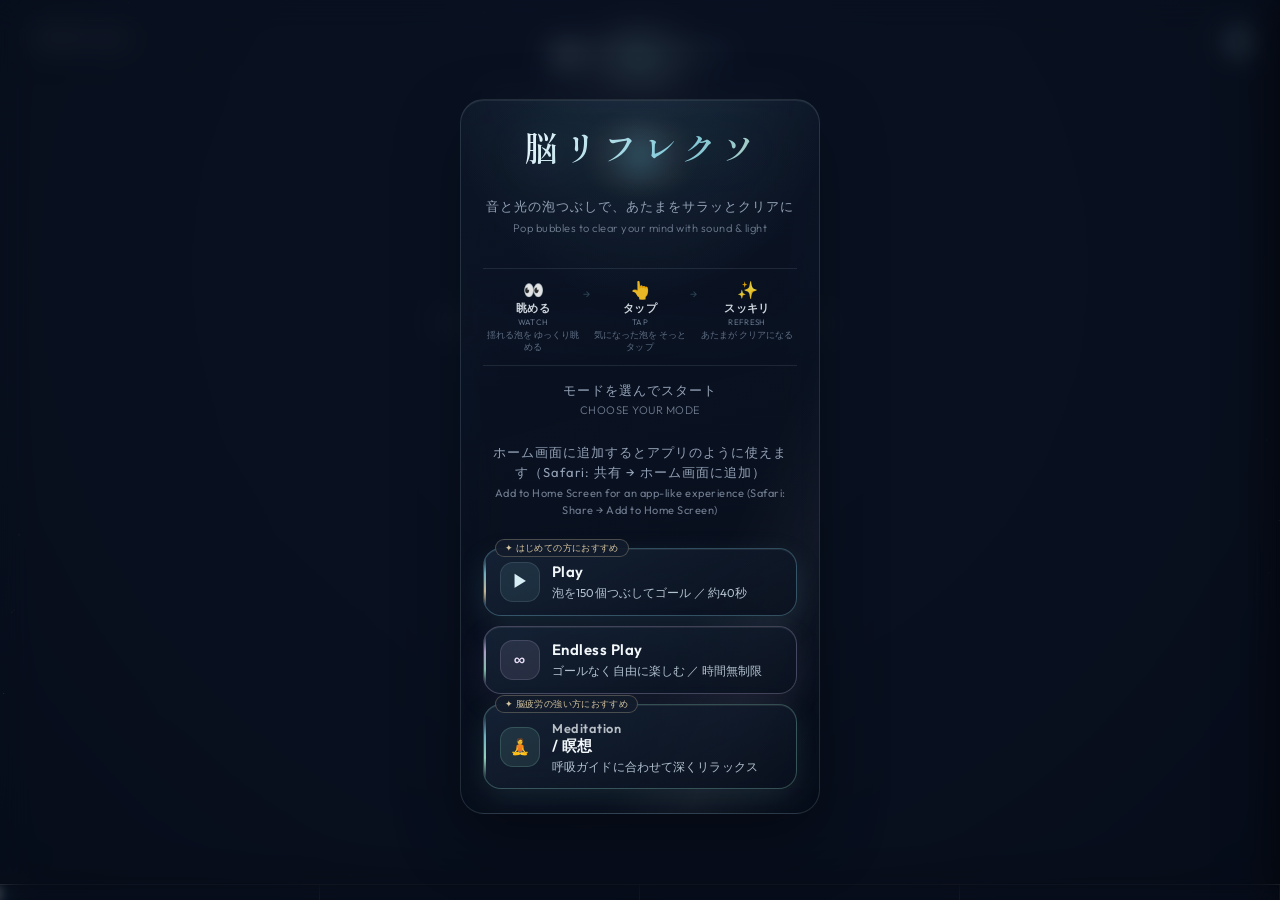
==== commit 6b544928: "tune: 星空背景の黒味を抑えて泡の発色が乗りやすい深宇宙トーンに調整 完全黒からネイビーグラデーションへ変更し、Canvas・CSS・単体HTMLを同期。  Co-authored-by: Cur" ====
--- a/index.html
+++ b/index.html
@@ -5,6 +5,13 @@
     <meta name="viewport" content="width=device-width, initial-scale=1.0, maximum-scale=1.0, user-scalable=no">
     <title>脳リフレクソ - 音と光の泡つぶし / Brain Reflexo - Sound & Light Bubble Pop</title>
     <meta name="description" content="フワーと包み込む音と、ピチョンと弾ける泡。考えすぎのあたまをサラッとクリアにする脳疲労リセット空間。 / A relaxing space to clear your mind with soothing sounds and popping bubbles.">
+    <meta name="theme-color" content="#101c38">
+    <meta name="apple-mobile-web-app-capable" content="yes">
+    <meta name="apple-mobile-web-app-status-bar-style" content="black-translucent">
+    <meta name="apple-mobile-web-app-title" content="脳リフレクソ">
+    <link rel="manifest" href="manifest.webmanifest">
+    <link rel="apple-touch-icon" href="icons/apple-touch-icon.png">
+    <link rel="icon" type="image/png" sizes="192x192" href="icons/icon-192.png">
     <link rel="preconnect" href="https://fonts.googleapis.com">
     <link rel="preconnect" href="https://fonts.gstatic.com" crossorigin>
     <link href="https://fonts.googleapis.com/css2?family=Outfit:wght@200;300;400;600;800&family=Shippori+Mincho:wght@400;500;600;700&family=Plus+Jakarta+Sans:wght@400;600;700&display=swap" rel="stylesheet">
@@ -191,6 +198,11 @@
 
             <!-- モード選択ラベル -->
             <p class="mode-select-label"><span class="ja-text">モードを選んでスタート</span><br class="lang-divider"><span class="en-text">Choose your mode</span></p>
+            <p class="pwa-install-hint" id="pwa-install-hint">
+                <span class="ja-text">ホーム画面に追加するとアプリのように使えます（Safari: 共有 → ホーム画面に追加）</span>
+                <br class="lang-divider">
+                <span class="en-text">Add to Home Screen for an app-like experience (Safari: Share → Add to Home Screen)</span>
+            </p>
 
             <!-- Play ボタン（初めての方おすすめ） -->
             <div class="mode-card" id="mode-card-normal">
@@ -306,6 +318,17 @@
     </div>
 
     <script src="app.js?v=7.1"></script>
+    <!-- Access gate hook (password etc. can plug in later without changing game code) -->
+    <script>
+        window.__BRAIN_REFLEXO_ACCESS_HOOK = window.__BRAIN_REFLEXO_ACCESS_HOOK || function () { return true; };
+    </script>
+    <script>
+        if ('serviceWorker' in navigator) {
+            window.addEventListener('load', function () {
+                navigator.serviceWorker.register('./sw.js').catch(function () {});
+            });
+        }
+    </script>
     <!-- iPhone: Filesアプリでは同階層の app.js / style.css を読めないため、未読込時に案内を出す -->
     <script>
         (function () {
@@ -319,14 +342,9 @@
                 el.innerHTML = ''
                     + '<div style="max-width:360px;width:100%;background:rgba(255,255,255,0.06);border:1px solid rgba(255,255,255,0.12);border-radius:16px;padding:22px 20px;line-height:1.55;">'
                     + '<div style="font-size:15px;font-weight:700;margin-bottom:10px;letter-spacing:0.02em;">iPhoneではこのファイルでは開始できません</div>'
-                    + '<p style="font-size:13px;color:#cbd5e1;margin:0 0 12px;">Zipの中の <strong style="color:#7dd3fc;">Brain_Reflexo.html</strong> を開いてください（1ファイルにまとめた版です）。</p>'
-                    + '<ol style="font-size:12px;color:#94a3b8;margin:0 0 14px;padding-left:1.2em;">'
-                    + '<li style="margin-bottom:6px;">ファイルアプリで Zip を解凍</li>'
-                    + '<li style="margin-bottom:6px;"><strong style="color:#e2e8f0;">Brain_Reflexo.html</strong> を長押し → 共有</li>'
-                    + '<li style="margin-bottom:6px;">「Safariで開く」を選ぶ（プレビューだけだと動かない場合があります）</li>'
-                    + '<li>Safariが出ないときは <strong style="color:#7dd3fc;">Web版URL</strong> がいちばん確実です</li>'
-                    + '</ol>'
-                    + '<p style="font-size:11px;color:#64748b;margin:0;">PC・Android はそのまま index.html でOKです。<br>Web版: https://yosie-lab.github.io/brain-reflexo/</p>'
+                    + '<p style="font-size:13px;color:#cbd5e1;margin:0 0 12px;">購入者限定の <strong style="color:#7dd3fc;">Web版URL</strong> をSafariで開くのがいちばん確実です（解凍不要・ホーム画面にも追加可）。</p>'
+                    + '<p style="font-size:12px;color:#94a3b8;margin:0 0 14px;">Zipを使う場合は <strong style="color:#e2e8f0;">Brain_Reflexo.html</strong> を長押し → 共有 → Safariで開く。</p>'
+                    + '<p style="font-size:11px;color:#64748b;margin:0;">案内に記載のURLをご利用ください。</p>'
                     + '</div>';
                 document.body.appendChild(el);
             }
--- a/style.css
+++ b/style.css
@@ -26,8 +26,8 @@
     max-height: 100dvh;
     overflow: hidden;
     overscroll-behavior: none;
-    background-color: #050811; /* フォールバック用の暗い背景色 */
-    background: radial-gradient(circle at 50% 30%, #0b1528 0%, #050811 60%, #010205 100%);
+    background-color: #0a1224; /* フォールバック用の暗い背景色 */
+    background: radial-gradient(circle at 50% 30%, #101c38 0%, #0a1224 60%, #060c18 100%);
     font-family: 'Outfit', 'Plus Jakarta Sans', 'Hiragino Kaku Gothic ProN', sans-serif;
     color: #f8fafc;
     touch-action: none; /* ダブルタップズームやピンチズーム、スクロールによるレイアウト崩れを防ぐ */
@@ -406,42 +406,78 @@
     left: 0;
     right: 0;
     width: 100%;
-    height: calc(8px + env(safe-area-inset-bottom, 0px));
-    background: rgba(15, 23, 42, 0.55);
-    backdrop-filter: blur(8px);
-    -webkit-backdrop-filter: blur(8px);
+    height: calc(16px + env(safe-area-inset-bottom, 0px));
+    background: rgba(10, 18, 36, 0.94);
+    border-top: 1.5px solid rgba(255, 255, 255, 0.35);
+    box-shadow: 0 -3px 16px rgba(0, 0, 0, 0.75), inset 0 1px 4px rgba(0, 0, 0, 0.6);
+    backdrop-filter: blur(16px);
+    -webkit-backdrop-filter: blur(16px);
     z-index: 30; /* fixed キャンバス(1)より前面に常時表示 */
     overflow: hidden;
     pointer-events: none; /* バー自体はタップを奪わない（下端の泡操作を妨げない） */
     box-sizing: border-box;
 }
 
+/* 25%, 50%, 75% のガイド目盛り */
+.refresh-gauge::before {
+    content: '';
+    position: absolute;
+    top: 0;
+    left: 0;
+    right: 0;
+    height: 16px;
+    background: repeating-linear-gradient(
+        to right,
+        transparent 0%,
+        transparent calc(25% - 1px),
+        rgba(255, 255, 255, 0.15) calc(25% - 1px),
+        rgba(255, 255, 255, 0.15) 25%
+    );
+    pointer-events: none;
+    z-index: 10;
+}
+
 .refresh-gauge-fill {
+    position: relative;
     width: 0%;
-    height: 8px; /* 細いバー。セーフエリア分は下の余白として残す */
-    background: linear-gradient(90deg, #8da9c4, #81c3d7, #96e6b3, #c2aff0);
-    box-shadow: 0 0 8px rgba(129, 195, 215, 0.55);
-    transition: width 0.4s cubic-bezier(0.25, 0.46, 0.45, 0.94);
+    height: 16px; /* セーフエリア分は下の余白として残す */
+    background: linear-gradient(90deg, #38bdf8 0%, #34d399 45%, #a78bfa 85%, #f472b6 100%);
+    box-shadow: 0 0 14px rgba(56, 189, 248, 0.85), inset 0 1px 2px rgba(255, 255, 255, 0.85);
+    transition: width 0.35s cubic-bezier(0.25, 0.46, 0.45, 0.94);
+    z-index: 5;
+}
+
+/* 進行先端の輝く光彩ヘッド（現在位置を一目で認識させる） */
+.refresh-gauge-fill::after {
+    content: '';
+    position: absolute;
+    right: 0;
+    top: 0;
+    bottom: 0;
+    width: 4px;
+    background: #ffffff;
+    box-shadow: 0 0 10px #ffffff, 0 0 18px #38bdf8;
+    border-radius: 2px;
 }
 
 .refresh-gauge-label {
     position: absolute;
-    top: 4px;
+    top: 8px;
     transform: translateY(-50%);
-    right: calc(12px + env(safe-area-inset-right, 0px));
-    font-size: 9px;
+    right: calc(16px + env(safe-area-inset-right, 0px));
+    font-size: 11px;
     font-weight: 800;
     color: #ffffff;
-    letter-spacing: 1px;
+    letter-spacing: 1.2px;
     opacity: 0;
-    transition: opacity 0.5s ease;
-    text-shadow: 0 1px 3px rgba(0, 0, 0, 0.6);
+    transition: opacity 0.4s ease;
+    text-shadow: 0 1px 3px rgba(0, 0, 0, 0.95), 0 0 10px rgba(56, 189, 248, 0.9);
     z-index: 25;
     line-height: 1;
 }
 
 .refresh-gauge-label.visible {
-    opacity: 0.85;
+    opacity: 1;
 }
 
 /* =============================================================
@@ -1122,7 +1158,7 @@
 }
 
 body.theme-starry {
-    background: #000000;
+    background: radial-gradient(circle at 50% 30%, #101c38 0%, #0a1224 60%, #060c18 100%);
 }
 
 body.theme-sakura {
@@ -1363,6 +1399,18 @@
     animation: fadeInUp 0.75s ease-out 0.35s both;
 }
 
+.pwa-install-hint {
+    position: relative;
+    z-index: 1;
+    font-size: 10px;
+    line-height: 1.5;
+    color: rgba(148, 163, 184, 0.85);
+    text-align: center;
+    margin: -4px 0 12px;
+    padding: 0 8px;
+    animation: fadeInUp 0.75s ease-out 0.4s both;
+}
+
 /* バッジはボタン上に重ねて、カード高さのムラを解消 */
 .mode-card {
     position: relative;
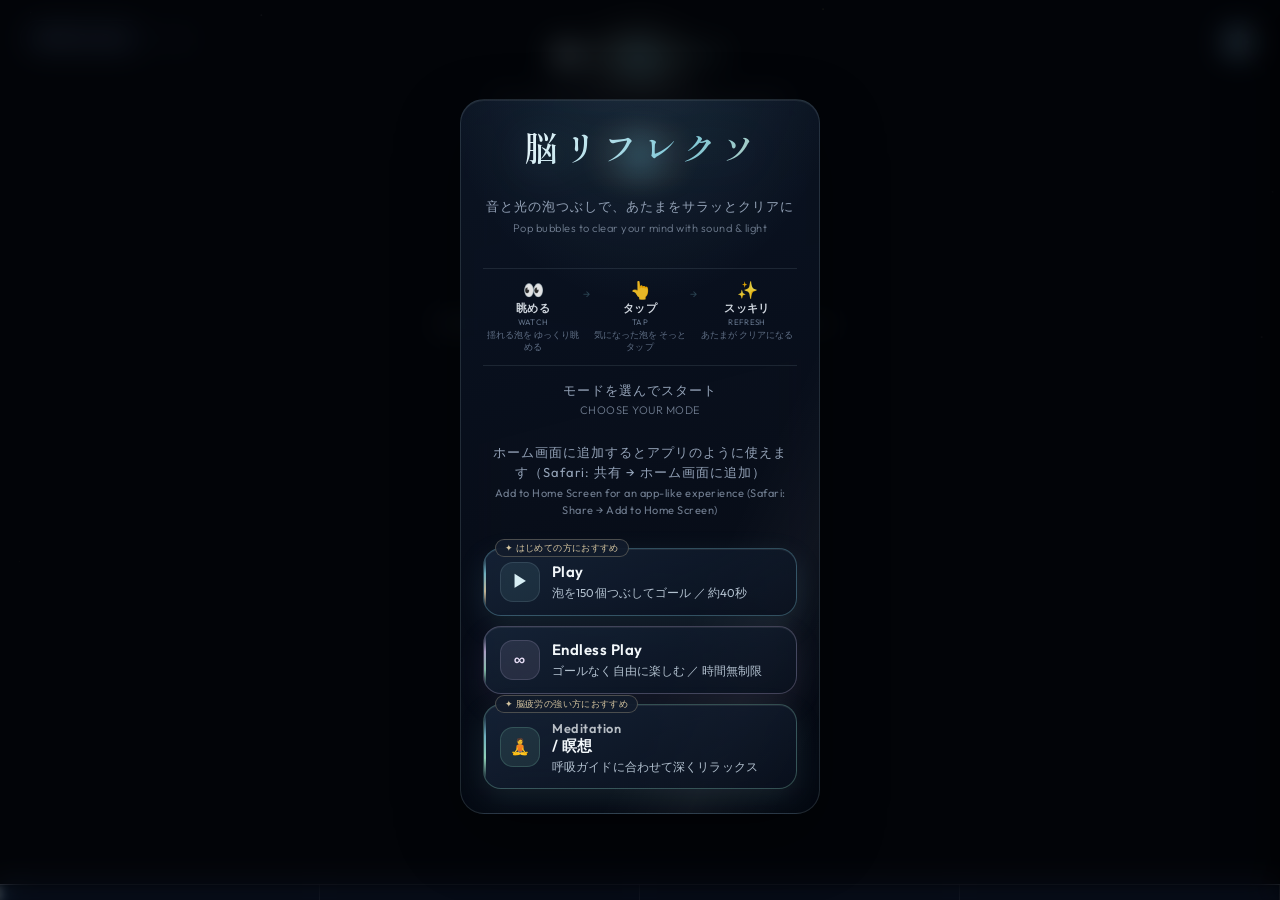
==== commit bfde6715: "Revert "tune: 星空背景の黒味を抑えて泡の発色が乗りやすい深宇宙トーンに調整" This reverts commit 6b544928122f2c68272bbc8fe263b2b2f3" ====
--- a/index.html
+++ b/index.html
@@ -5,7 +5,7 @@
     <meta name="viewport" content="width=device-width, initial-scale=1.0, maximum-scale=1.0, user-scalable=no">
     <title>脳リフレクソ - 音と光の泡つぶし / Brain Reflexo - Sound & Light Bubble Pop</title>
     <meta name="description" content="フワーと包み込む音と、ピチョンと弾ける泡。考えすぎのあたまをサラッとクリアにする脳疲労リセット空間。 / A relaxing space to clear your mind with soothing sounds and popping bubbles.">
-    <meta name="theme-color" content="#101c38">
+    <meta name="theme-color" content="#0b1528">
     <meta name="apple-mobile-web-app-capable" content="yes">
     <meta name="apple-mobile-web-app-status-bar-style" content="black-translucent">
     <meta name="apple-mobile-web-app-title" content="脳リフレクソ">
--- a/style.css
+++ b/style.css
@@ -26,8 +26,8 @@
     max-height: 100dvh;
     overflow: hidden;
     overscroll-behavior: none;
-    background-color: #0a1224; /* フォールバック用の暗い背景色 */
-    background: radial-gradient(circle at 50% 30%, #101c38 0%, #0a1224 60%, #060c18 100%);
+    background-color: #050811; /* フォールバック用の暗い背景色 */
+    background: radial-gradient(circle at 50% 30%, #0b1528 0%, #050811 60%, #010205 100%);
     font-family: 'Outfit', 'Plus Jakarta Sans', 'Hiragino Kaku Gothic ProN', sans-serif;
     color: #f8fafc;
     touch-action: none; /* ダブルタップズームやピンチズーム、スクロールによるレイアウト崩れを防ぐ */
@@ -1158,7 +1158,7 @@
 }
 
 body.theme-starry {
-    background: radial-gradient(circle at 50% 30%, #101c38 0%, #0a1224 60%, #060c18 100%);
+    background: #000000;
 }
 
 body.theme-sakura {
